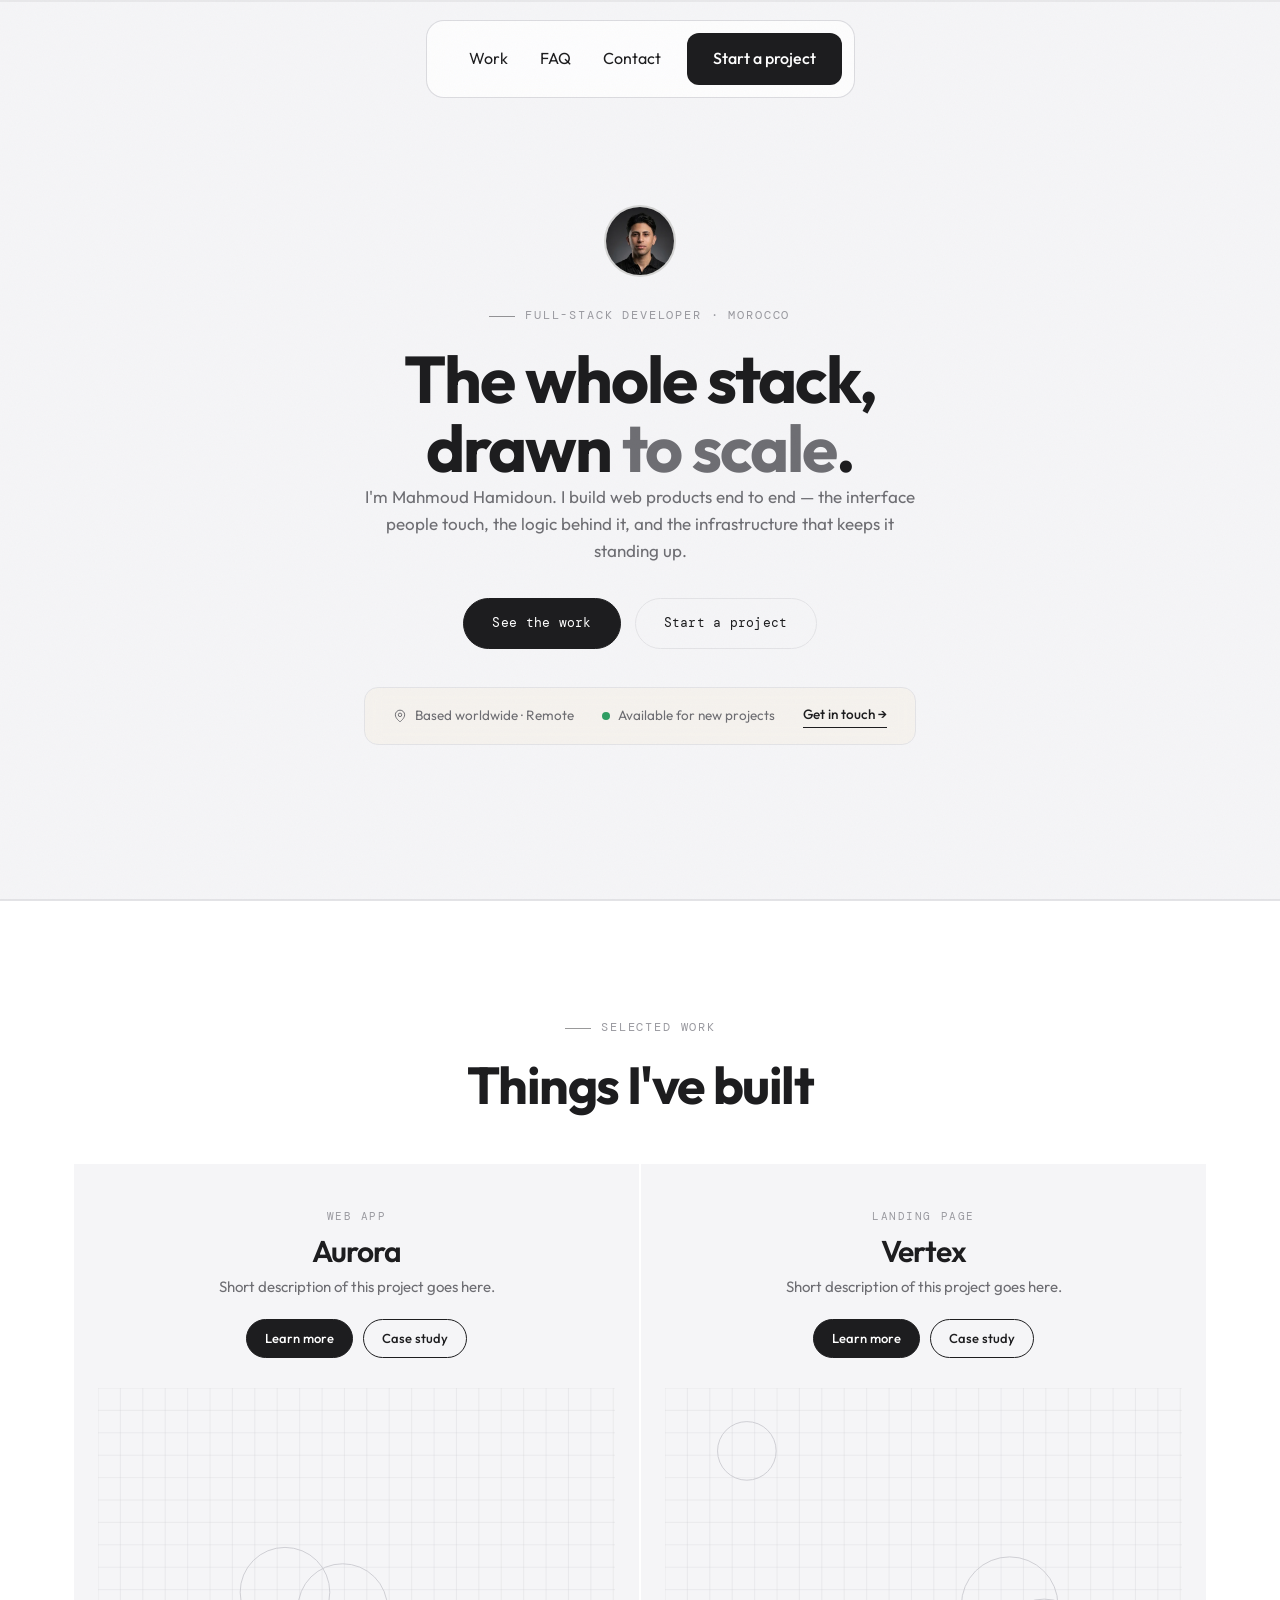
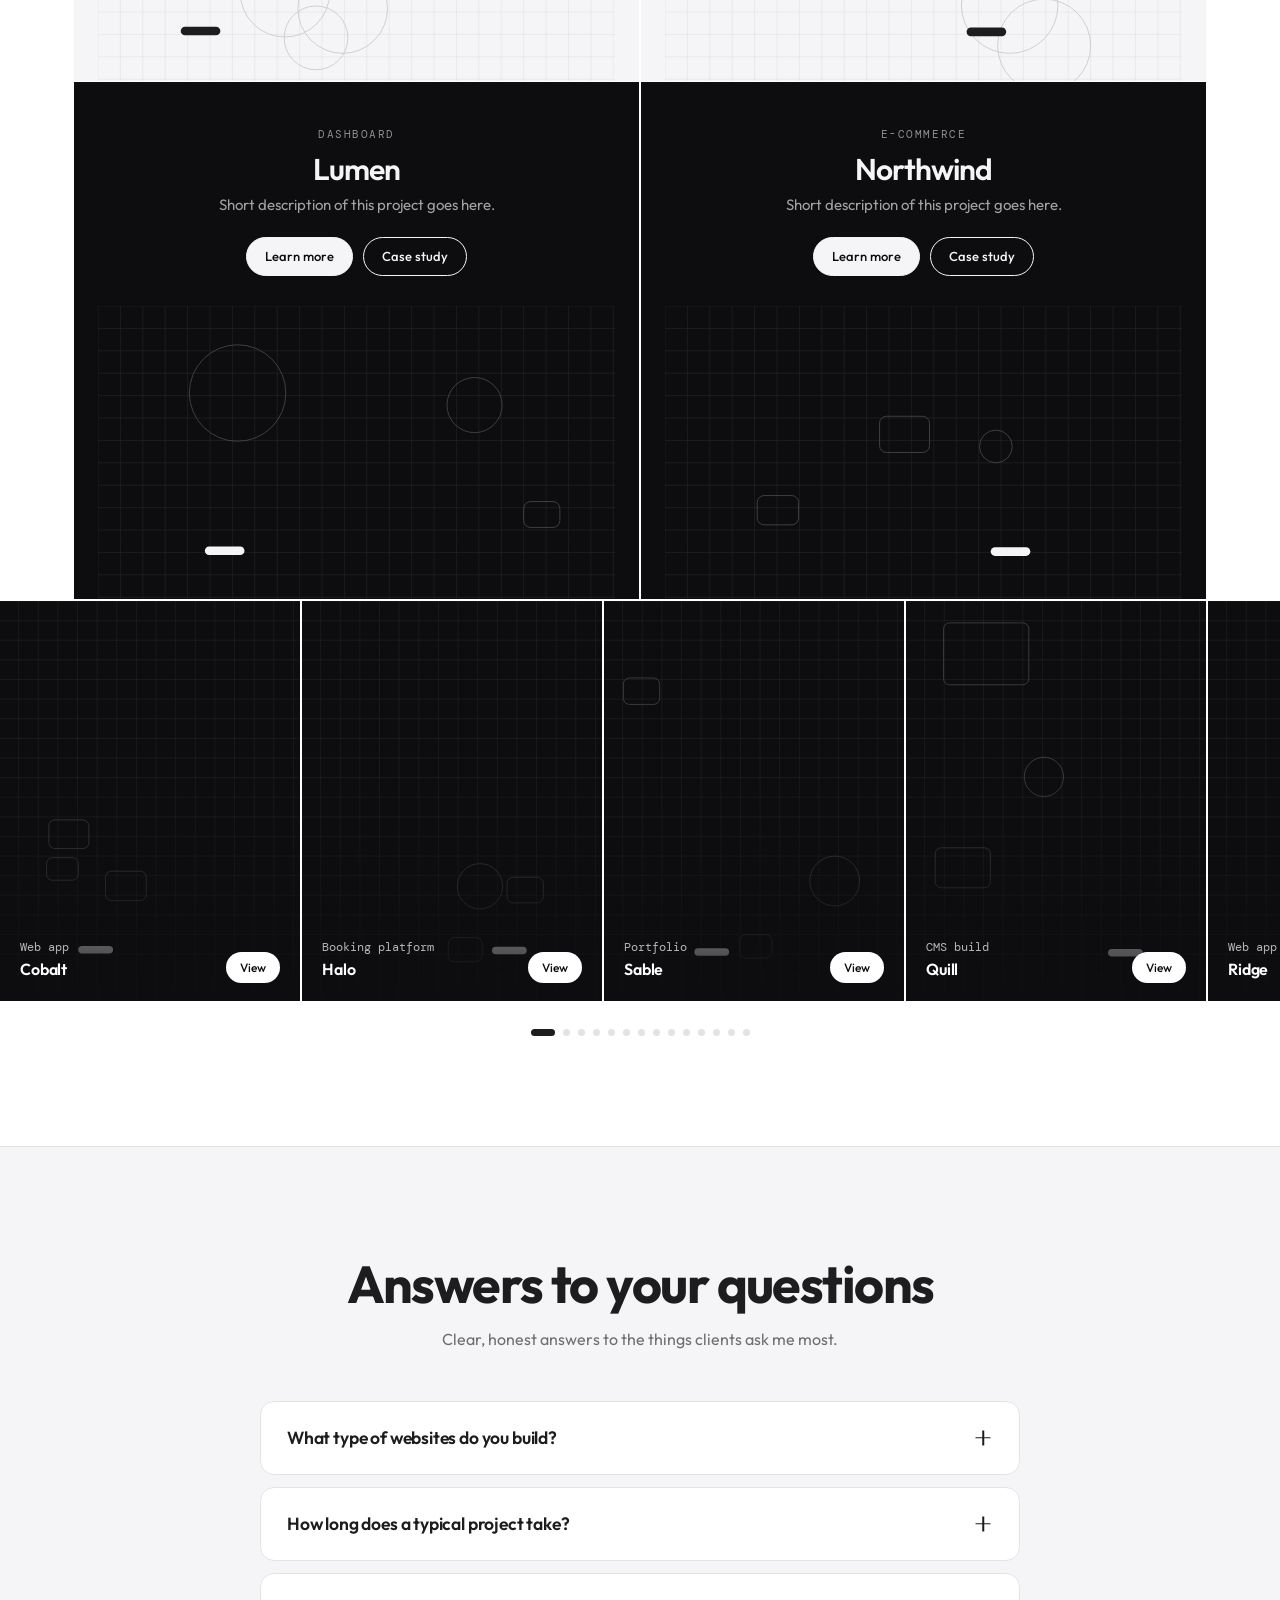
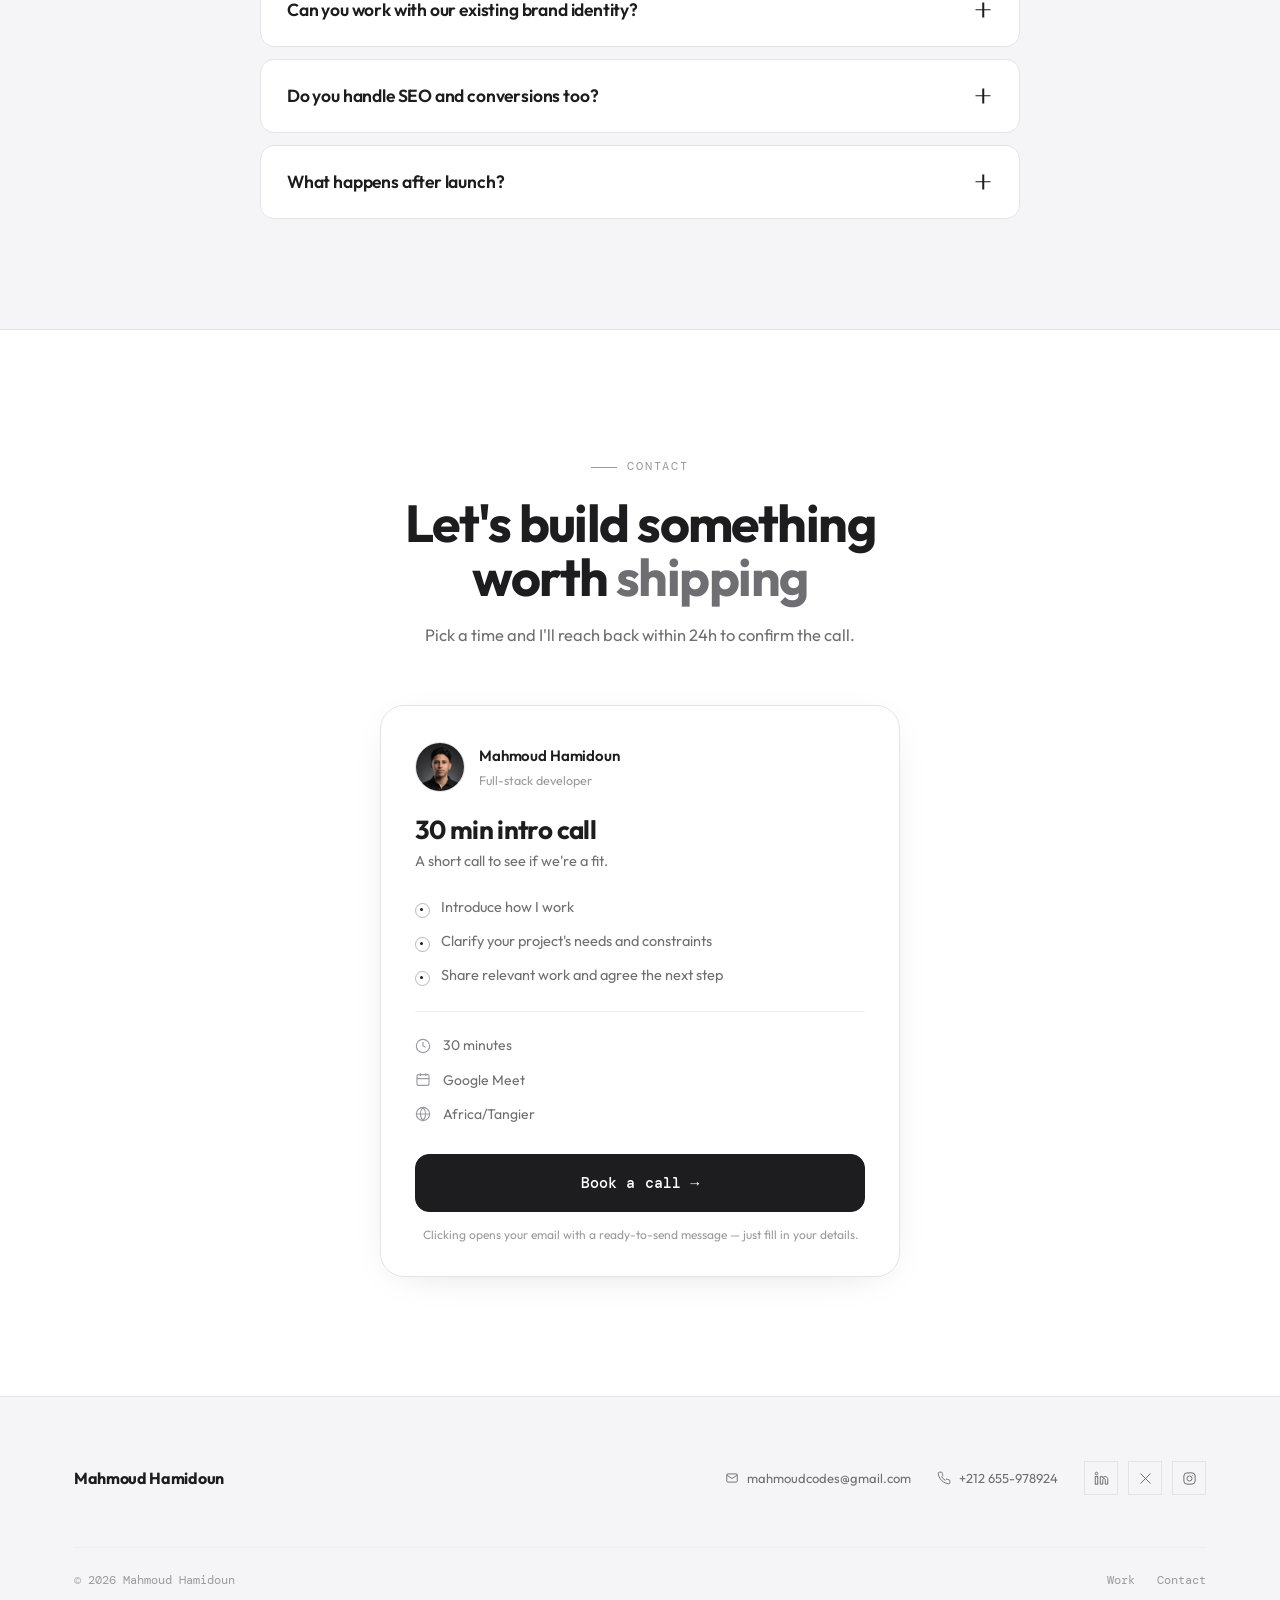
==== index.html @ 598efe5b "'first commit'" ====
<!DOCTYPE html>
<html lang="en">
<head>
<meta charset="UTF-8">
<meta name="viewport" content="width=device-width, initial-scale=1.0">
<title>Mahmoud Hamidoun — Full-stack developer</title>
<meta name="description" content="Mahmoud Hamidoun builds web products end to end — the interface, the logic behind it, and the infrastructure that keeps it running.">
<link rel="preconnect" href="https://fonts.googleapis.com">
<link rel="preconnect" href="https://fonts.gstatic.com" crossorigin>
<link href="https://fonts.googleapis.com/css2?family=Outfit:wght@300;400;500;600;700&family=DM+Mono:wght@400;500&display=swap" rel="stylesheet">
<link rel="stylesheet" href="styles.css">
</head>
<body>

<div class="grain" aria-hidden="true"></div>
<div class="progress-track" aria-hidden="true"><div class="progress-bar" id="progressBar"></div></div>
<div class="cursor-ring" id="cursorRing" aria-hidden="true"></div>
<div class="cursor-dot" id="cursorDot" aria-hidden="true"></div>

<header>
  <nav>

    <div class="nav-links">
      <a href="#work">Work</a>
      <a href="#faq">FAQ</a>
      <a href="#contact">Contact</a>
    </div>
    <a href="#contact" class="btn btn-solid nav-cta" data-magnetic>Start a project</a>
  </nav>
</header>

<main>

  <!-- ============ HERO ============ -->
  <!-- VIDEO: drop your file in /assets and keep these names, or edit the src paths.
       Recommended: a compressed .mp4 (H.264) plus an optional smaller .webm,
       and a poster image so something shows before the video loads. -->
  <section class="hero" id="home">
    <div class="hero-media" aria-hidden="true">
      <video id="heroVideo" class="hero-video"
             autoplay muted loop playsinline
             preload="metadata"
             poster="assets/hero-poster.jpg">
        <source src="assets/hero.webm" type="video/webm">
        <source src="assets/hero.mp4"  type="video/mp4">
      </video>
      <div class="hero-scrim"></div>
    </div>

    <div class="wrap hero-inner">

      <!-- avatar: replace assets/avatar.jpg with your photo -->
      <div class="hero-avatar reveal">
        <img src="[data-uri]" alt="Mahmoud Hamidoun">
      </div>

      <div class="tag reveal" style="--d:.04s">Full-stack developer · Morocco</div>
      <h1 class="reveal" style="--d:.08s">The whole stack,<br>drawn <span class="hl">to scale</span>.</h1>
      <p class="lede reveal" style="--d:.14s">
        I'm Mahmoud Hamidoun. I build web products end to end — the interface people
        touch, the logic behind it, and the infrastructure that keeps it standing up.
      </p>

      <div class="hero-actions reveal" style="--d:.2s">
        <a href="#work" class="btn btn-solid" data-magnetic>See the work</a>
        <a href="#contact" class="btn btn-ghost" data-magnetic>Start a project</a>
      </div>

      <!-- status bar from the reference image -->
      <div class="hero-status reveal" style="--d:.27s">
        <span class="status-item">
          <svg viewBox="0 0 24 24" fill="none" stroke="currentColor" stroke-width="1.7" aria-hidden="true"><path d="M20 10c0 6-8 12-8 12s-8-6-8-12a8 8 0 0 1 16 0Z"/><circle cx="12" cy="10" r="3"/></svg>
          Based worldwide · Remote
        </span>
        <span class="status-item">
          <span class="dot" aria-hidden="true"></span>
          Available for new projects
        </span>
        <a href="#contact" class="status-cta">Get in touch →</a>
      </div>

    </div>
  </section>



  <!-- ============ WORK ============ -->
  <section class="work" id="work">
    <div class="wrap">
      <div class="sec-head">
        <div class="tag reveal">Selected work</div>
        <h2 class="reveal" style="--d:.06s">Things I've built</h2>
      </div>

      <div class="work-tiles" id="workTiles"></div>
    </div>

    <div class="rail-wrap">
      <div class="rail" id="workRail"></div>
      <div class="rail-dots" id="railDots" role="tablist" aria-label="Browse projects"></div>
    </div>

  </section>

  <!-- ============ FAQ ============ -->
  <!-- Placeholder answers — rewrite the copy inside each <p> whenever you like. -->
  <section class="faq" id="faq">
    <div class="wrap">
      <div class="faq-head">
        <h2 class="reveal">Answers to your questions</h2>
        <p class="reveal" style="--d:.08s">Clear, honest answers to the things clients ask me most.</p>
      </div>

      <div class="faq-list" id="faqList">
        <div class="faq-item" style="--d:0.00s">
          <button type="button" class="faq-q" aria-expanded="false" id="faq-q0" aria-controls="faq-a0">
            What type of websites do you build?
            <span class="faq-sign" aria-hidden="true"></span>
          </button>
          <div class="faq-a" id="faq-a0" role="region" aria-labelledby="faq-q0">
            <p>Marketing sites, portfolios, dashboards, e-commerce stores and custom web apps — anything that runs in a browser. If it needs a backend, authentication or payments, I build that side too.</p>
          </div>
        </div>
        <div class="faq-item" style="--d:0.07s">
          <button type="button" class="faq-q" aria-expanded="false" id="faq-q1" aria-controls="faq-a1">
            How long does a typical project take?
            <span class="faq-sign" aria-hidden="true"></span>
          </button>
          <div class="faq-a" id="faq-a1" role="region" aria-labelledby="faq-q1">
            <p>A focused landing page is usually one to two weeks. A full multi-page site with a CMS runs three to five weeks. Larger applications depend on scope — I'll give you a realistic timeline before any work starts.</p>
          </div>
        </div>
        <div class="faq-item" style="--d:0.14s">
          <button type="button" class="faq-q" aria-expanded="false" id="faq-q2" aria-controls="faq-a2">
            Can you work with our existing brand identity?
            <span class="faq-sign" aria-hidden="true"></span>
          </button>
          <div class="faq-a" id="faq-a2" role="region" aria-labelledby="faq-q2">
            <p>Yes. If you already have a logo, palette, typefaces or a design system, I'll build to it exactly. If you only have fragments, I can extend them into something consistent across the site.</p>
          </div>
        </div>
        <div class="faq-item" style="--d:0.21s">
          <button type="button" class="faq-q" aria-expanded="false" id="faq-q3" aria-controls="faq-a3">
            Do you handle SEO and conversions too?
            <span class="faq-sign" aria-hidden="true"></span>
          </button>
          <div class="faq-a" id="faq-a3" role="region" aria-labelledby="faq-q3">
            <p>The technical foundation comes as standard — semantic markup, fast load times, metadata, sitemaps and accessibility. For conversions I'll advise on page structure and calls to action, though ongoing content and ad strategy are outside what I do.</p>
          </div>
        </div>
        <div class="faq-item" style="--d:0.28s">
          <button type="button" class="faq-q" aria-expanded="false" id="faq-q4" aria-controls="faq-a4">
            What happens after launch?
            <span class="faq-sign" aria-hidden="true"></span>
          </button>
          <div class="faq-a" id="faq-a4" role="region" aria-labelledby="faq-q4">
            <p>You get the full codebase and a walkthrough of how to run it. I stay available for fixes for a period after launch, and I can take on ongoing maintenance or new features as a separate arrangement.</p>
          </div>
        </div>
      </div>
    </div>
  </section>

  <!-- ============ CONTACT ============ -->
  <section class="cta" id="contact">
    <div class="wrap">

      <div class="contact-head">
        <div class="tag reveal">Contact</div>
        <h2 class="reveal" style="--d:.06s">Let's build something<br>worth <span class="hl">shipping</span></h2>
        <p class="reveal" style="--d:.12s">Pick a time and I'll reach back within 24h to confirm the call.</p>
      </div>

      <div class="meet-card-wrap reveal" style="--d:.16s">
        <div class="meet-card-solo">

          <div class="meet-head">
            <div class="meet-avatar">
              <img src="[data-uri]" alt="Mahmoud Hamidoun">
            </div>
            <div>
              <div class="meet-name">Mahmoud Hamidoun</div>
              <div class="meet-role">Full-stack developer</div>
            </div>
          </div>

          <h3 class="meet-title">30 min intro call</h3>
          <p class="meet-sub">A short call to see if we're a fit.</p>

          <ul class="meet-points">
            <li>Introduce how I work</li>
            <li>Clarify your project's needs and constraints</li>
            <li>Share relevant work and agree the next step</li>
          </ul>

          <ul class="meet-meta">
            <li>
              <svg viewBox="0 0 24 24" fill="none" stroke="currentColor" stroke-width="1.7"><circle cx="12" cy="12" r="10"/><polyline points="12 6 12 12 16 14"/></svg>
              30 minutes
            </li>
            <li>
              <svg viewBox="0 0 24 24" fill="none" stroke="currentColor" stroke-width="1.7"><rect x="3" y="4" width="18" height="16" rx="2"/><path d="M16 2v4M8 2v4M3 10h18"/></svg>
              Google Meet
            </li>
            <li>
              <svg viewBox="0 0 24 24" fill="none" stroke="currentColor" stroke-width="1.7"><circle cx="12" cy="12" r="10"/><path d="M2 12h20M12 2a15.3 15.3 0 0 1 4 10 15.3 15.3 0 0 1-4 10 15.3 15.3 0 0 1-4-10 15.3 15.3 0 0 1 4-10z"/></svg>
              Africa/Tangier
            </li>
          </ul>

          <a href="mailto:mahmoudcodes@gmail.com?subject=30-min%20intro%20call%20request&body=Hi%20Mahmoud%2C%0A%0AI%E2%80%99d%20like%20to%20book%20a%2030-minute%20intro%20call%20on%20Google%20Meet.%0A%0A---%20About%20my%20project%20---%0A%0A%F0%9F%92%A1%20What%20I%E2%80%99m%20building%3A%0A(describe%20your%20idea%20here)%0A%0A%F0%9F%8E%AF%20Main%20goals%20and%20features%3A%0A(what%20should%20the%20finished%20product%20do%3F)%0A%0A%F0%9F%93%85%20My%20availability%20(2%E2%80%933%20time%20slots%2C%20GMT%2B1)%3A%0A-%20Option%201%3A%20%0A-%20Option%202%3A%20%0A-%20Option%203%3A%20%0A%0ALooking%20forward%20to%20speaking%20with%20you.%0A%0ABest%2C%0A(your%20name)" class="btn btn-solid meet-btn-solo">Book a call →</a>

          <p class="meet-note">Clicking opens your email with a ready-to-send message — just fill in your details.</p>

        </div>
      </div>

    </div>
  </section>

</main>

<footer>
  <div class="wrap">
    <div class="foot-top">
      <a href="#home" class="foot-brand">Mahmoud Hamidoun</a>
      <div class="foot-contact">
        <a href="mailto:mahmoudcodes@gmail.com" class="foot-mail">
          <svg viewBox="0 0 24 24" fill="none" stroke="currentColor" stroke-width="1.6" aria-hidden="true"><rect x="3" y="5" width="18" height="14" rx="2"/><path d="m3 7 9 6 9-6"/></svg>
          mahmoudcodes@gmail.com
        </a>
        <a href="tel:+212655978924" class="foot-mail">
          <svg viewBox="0 0 24 24" fill="none" stroke="currentColor" stroke-width="1.6" aria-hidden="true"><path d="M22 16.92v3a2 2 0 0 1-2.18 2 19.79 19.79 0 0 1-8.63-3.07 19.5 19.5 0 0 1-6-6 19.79 19.79 0 0 1-3.07-8.67A2 2 0 0 1 4.11 2h3a2 2 0 0 1 2 1.72c.13.96.36 1.9.7 2.81a2 2 0 0 1-.45 2.11L8.09 9.91a16 16 0 0 0 6 6l1.27-1.27a2 2 0 0 1 2.11-.45c.91.34 1.85.57 2.81.7A2 2 0 0 1 22 16.92Z"/></svg>
          +212 655-978924
        </a>
        <div class="socials">
          <a href="#" aria-label="LinkedIn"><svg viewBox="0 0 24 24" fill="none" stroke="currentColor" stroke-width="1.6"><rect x="2" y="9" width="4" height="12"/><circle cx="4" cy="4" r="2"/><path d="M10 9h4v2a4 4 0 0 1 4-2c3 0 4 2 4 5v7h-4v-6c0-1.5-.5-3-2-3s-2 1.5-2 3v6h-4z"/></svg></a>
          <a href="#" aria-label="X"><svg viewBox="0 0 24 24" fill="none" stroke="currentColor" stroke-width="1.6"><path d="m4 4 16 16M20 4 4 20"/></svg></a>
          <a href="#" aria-label="Instagram"><svg viewBox="0 0 24 24" fill="none" stroke="currentColor" stroke-width="1.6"><rect x="3" y="3" width="18" height="18" rx="5"/><circle cx="12" cy="12" r="4"/><circle cx="17.3" cy="6.7" r=".7" fill="currentColor" stroke="none"/></svg></a>
        </div>
      </div>
    </div>
    <div class="foot-bottom">
      <span>© 2026 Mahmoud Hamidoun</span>
      <div class="foot-links">
        <a href="#work">Work</a>
          <a href="#contact">Contact</a>
      </div>
    </div>
  </div>
</footer>

<script src="projects-data.js"></script>
<script src="script.js"></script>
</body>
</html>
---- styles.css ----
/* =========================================================
   Mahmoud Hamidoun — light beige theme
   Warm paper field, near-black ink, soft sand lines
   ========================================================= */

:root{
  --bg:#ffffff;
  --bg-2:#f5f5f7;
  --surface:#ffffff;
  --surface-2:#fafafa;
  --line:#e3e3e6;
  --line-soft:#eeeef0;
  --ink:#1d1d1f;
  --muted:#6e6e73;
  --dim:#9a9aa0;
  --on-ink:#ffffff;
  --live:#2f9e63;
  --dark:#0d0d0f;

  --display:'Outfit', sans-serif;
  --body:'Outfit', sans-serif;
  --mono:'DM Mono', monospace;

  --maxw:1200px;
  --pad:34px;
}

*{box-sizing:border-box; margin:0; padding:0;}
html{scroll-behavior:smooth; overflow-x:clip;}
body{
  background:var(--bg);
  color:var(--ink);
  font-family:var(--body);
  line-height:1.6;
  -webkit-font-smoothing:antialiased;
  overflow-x:clip;
}
::selection{background:var(--ink); color:var(--on-ink);}
a{color:inherit; text-decoration:none;}
img,svg{display:block; max-width:100%;}
button{font:inherit; color:inherit; background:none; border:none; cursor:pointer;}
:focus-visible{outline:2px solid var(--ink); outline-offset:3px; border-radius:2px;}
.wrap{max-width:var(--maxw); margin:0 auto; padding:0 var(--pad);}
/* keep anchored sections clear of the sticky nav */
section[id]{scroll-margin-top:88px;}

/* ---------- atmosphere ---------- */
.grain{
  position:fixed; inset:0; z-index:900; pointer-events:none; opacity:.035; mix-blend-mode:multiply;
  background-image:url("data:image/svg+xml,%3Csvg xmlns='http://www.w3.org/2000/svg' width='140' height='140'%3E%3Cfilter id='n'%3E%3CfeTurbulence type='fractalNoise' baseFrequency='.85' numOctaves='2'/%3E%3C/filter%3E%3Crect width='100%25' height='100%25' filter='url(%23n)'/%3E%3C/svg%3E");
}
.progress-track{position:fixed; top:0; left:0; right:0; height:2px; z-index:950; background:rgba(26,24,21,.06);}
.progress-bar{height:100%; width:0; background:var(--ink); transition:width .1s linear;}

/* ---------- cursor ---------- */
/* custom cursor removed — using native OS cursor */

/* ---------- type ---------- */
h1,h2,h3{font-family:var(--display); font-weight:700; letter-spacing:-.03em; line-height:1.04;}
h1{font-size:clamp(36px,5.2vw,66px);}
h2{font-size:clamp(30px,4.4vw,52px);}
.hl{color:var(--muted);}
.tag{
  font-family:var(--mono); font-size:11.5px; letter-spacing:.16em; text-transform:uppercase;
  color:var(--dim); display:inline-flex; align-items:center; gap:10px; margin-bottom:20px;
}
.tag::before{content:''; width:26px; height:1px; background:var(--ink); opacity:.45;}
.lede{color:var(--muted); font-size:17px; max-width:52ch;}

/* ---------- buttons ---------- */
.btn{
  font-family:var(--mono); font-size:13px; letter-spacing:.02em;
  display:inline-flex; align-items:center; justify-content:center; gap:9px;
  padding:14px 28px; border:1px solid var(--ink); border-radius:100px; position:relative; transform-style:preserve-3d;
  transition:transform .3s cubic-bezier(.2,.8,.2,1), background .25s ease, color .25s ease, border-color .25s ease, box-shadow .3s ease;
}
.btn-lg{padding:16px 36px; font-size:14px; border-radius:100px;}
.btn-solid{background:var(--ink); color:var(--on-ink);}
.btn-solid:hover{box-shadow:0 16px 34px -14px rgba(26,24,21,.55);}
.btn-ghost{color:var(--ink); background:transparent; border-color:var(--line);}
.btn-ghost:hover{border-color:var(--ink); background:rgba(26,24,21,.05);}
.btn:hover{transform:translateY(-3px) translateZ(14px) rotateX(-6deg);}
.btn:active{transform:translateY(-1px) scale(.98); transition-duration:.1s;}
.btn[disabled]{opacity:.4; pointer-events:none;}

/* ---------- nav (transparent, glass on scroll) ---------- */
header{
  position:fixed; top:0; left:0; right:0; z-index:120;
  display:flex; justify-content:center;
  padding:20px var(--pad);
  pointer-events:none;
}
nav{
  pointer-events:all;
  display:inline-flex; align-items:center; gap:6px;
  background:rgba(255,255,255,.78);
  backdrop-filter:blur(18px) saturate(140%);
  border:1px solid rgba(210,210,215,.8);
  border-radius:18px;
  padding:12px 12px 12px 28px;
  transition:background .4s ease, border-color .4s ease, box-shadow .4s ease;
}
header.scrolled nav{
  background:rgba(255,255,255,.95);
  border-color:rgba(210,210,215,.9);
  box-shadow:0 6px 28px -12px rgba(26,24,21,.2);
}
.nav-links{
  display:flex; align-items:center; gap:4px;
  font-family:var(--body); font-size:16px; color:var(--ink);
}
.nav-links a{
  padding:6px 14px; border-radius:100px; transition:background .2s, color .2s;
}
.nav-links a:hover{background:rgba(26,24,21,.07);}
.nav-cta{
  font-family:var(--body) !important; font-size:16px !important; font-weight:500 !important;
  letter-spacing:0 !important; margin-left:6px;
  background:var(--ink) !important; color:#fff !important; border:none !important;
  border-radius:12px !important; padding:13px 26px !important;
}
.nav-cta:hover{transform:none !important; box-shadow:0 8px 20px -8px rgba(26,24,21,.5) !important;}
@media(max-width:760px){
  header{padding:12px 16px;}
  nav{padding:8px 8px 8px 16px; border-radius:14px;}
  .nav-links{gap:0; font-size:13px;}
  .nav-links a{padding:5px 10px;}
  .nav-cta{font-size:13px !important; padding:10px 16px !important; border-radius:10px !important;}
}

/* ---------- hero (full-bleed video) ---------- */
.hero{
  position:relative; min-height:100svh; background:var(--bg-2); display:flex; align-items:center;
  padding:160px 0 110px; overflow:hidden; border-bottom:1px solid var(--line);
}
.hero-media{position:absolute; inset:0; z-index:0;}
.hero-video{width:100%; height:100%; object-fit:cover; display:block;}
/* keeps dark text readable over footage — raise the alphas if your video is busy */
.hero-scrim{
  position:absolute; inset:0;
  background:
    linear-gradient(to bottom, rgba(245,245,247,.92) 0%, rgba(245,245,247,.7) 45%, rgba(245,245,247,.97) 100%),
    radial-gradient(ellipse at 50% 45%, rgba(245,245,247,.45), rgba(245,245,247,.88) 78%);
}
.hero-inner{position:relative; z-index:2; max-width:900px; text-align:center; margin:0 auto;}
.hero .lede{margin-left:auto; margin-right:auto;}
.hero-stats{display:flex; align-items:center; justify-content:center; gap:30px; margin:38px 0 36px;}
.stat-num{font-family:var(--display); font-size:38px; font-weight:700; display:block; line-height:1;}
.stat-label{font-family:var(--mono); font-size:11.5px; color:var(--muted); letter-spacing:.04em;}
.rule{width:1px; height:38px; background:var(--line);}
.hero-actions{display:flex; gap:14px; flex-wrap:wrap; justify-content:center; margin-top:34px;}
@media(max-width:600px){.hero{padding:130px 0 90px;} .hero-stats{gap:22px;}}

/* ---------- hero avatar + status bar ---------- */
.hero-avatar{
  position:relative; width:72px; height:72px; border-radius:50%; overflow:hidden;
  border:2px solid rgba(26,24,21,.18); margin:0 auto 22px;
  background:var(--surface);
}
.hero-avatar img{width:100%; height:100%; object-fit:cover; display:block;}
.avatar-fallback{
  position:absolute; inset:0; display:flex; align-items:center; justify-content:center;
  font-family:var(--display); font-weight:700; font-size:20px; letter-spacing:-.02em; color:var(--muted);
}
.hero-status{
  display:inline-flex; align-items:center; gap:28px; flex-wrap:wrap; justify-content:center;
  margin-top:38px; padding:16px 28px;
  border:1px solid var(--line); background:rgba(245,242,234,.72);
  backdrop-filter:blur(8px); border-radius:14px;
}
.hero-status .status-item{display:inline-flex; align-items:center; gap:8px; font-size:13.5px; color:var(--muted);}
.hero-status .status-item svg{width:14px; height:14px; stroke:var(--muted); flex-shrink:0;}
.hero-status .dot{width:8px; height:8px; border-radius:50%; flex-shrink:0; background:var(--live); animation:ping 2.2s ease-out infinite;}
.hero-status .status-cta{font-size:13.5px; font-weight:500; border-bottom:1px solid var(--ink); padding-bottom:1px; color:var(--ink); transition:opacity .2s; white-space:nowrap;}
.hero-status .status-cta:hover{opacity:.6;}
@media(max-width:560px){.hero-status{gap:14px; padding:14px 18px;} .hero-status .status-cta{display:none;}}

/* ---------- section heads ---------- */
.sec-head{margin-bottom:52px; max-width:640px; text-align:center; margin-left:auto; margin-right:auto;}

/* ---------- work ---------- */
.work{padding:110px 0; background:var(--bg); border-top:1px solid var(--line); border-bottom:1px solid var(--line);}

/* 4 hero project tiles — Apple-style 2x2 grid */
.proj-hero-grid{
  display:grid;
  grid-template-columns:1fr 1fr;
  gap:18px;
  margin-bottom:18px;
}
@media(max-width:820px){.proj-hero-grid{grid-template-columns:1fr;}}
.proj-hero{
  position:relative; overflow:hidden; border-radius:18px;
  background:var(--bg-2); cursor:pointer; aspect-ratio:4/3;
  transition:transform .4s cubic-bezier(.2,.8,.2,1), box-shadow .4s ease;
}
.proj-hero:hover{transform:scale(.985); box-shadow:0 28px 60px -24px rgba(0,0,0,.32);}
.proj-hero-thumb{position:absolute; inset:0;}
.proj-hero-thumb svg, .proj-hero-thumb img{width:100%; height:100%; object-fit:contain; background:var(--bg-2); display:block;}
.proj-hero-thumb img{object-fit:cover;}
.proj-hero-body{
  position:absolute; bottom:0; left:0; right:0;
  padding:22px 24px; background:linear-gradient(to top, rgba(0,0,0,.72) 0%, transparent 100%);
  color:#fff;
}
.proj-hero-tag{font-size:11px; letter-spacing:.1em; text-transform:uppercase; opacity:.7; margin-bottom:5px;}
.proj-hero-name{font-size:20px; font-weight:700; letter-spacing:-.02em; margin-bottom:4px;}
.proj-hero-note{font-size:13px; opacity:.7;}
.proj-hero-btn{
  position:absolute; top:16px; right:16px; z-index:2;
  width:34px; height:34px; border-radius:50%; background:rgba(255,255,255,.22);
  backdrop-filter:blur(6px); border:1px solid rgba(255,255,255,.35);
  display:flex; align-items:center; justify-content:center;
  transition:background .25s ease;
}
.proj-hero:hover .proj-hero-btn{background:rgba(255,255,255,.45);}
.proj-hero-btn svg{width:14px; height:14px; stroke:#fff;}
.proj-hero-num{
  position:absolute; top:16px; left:16px; z-index:2;
  font-size:11px; font-weight:600; letter-spacing:.08em;
  color:rgba(255,255,255,.65);
}

/* ---- slides row (more projects) ---- */
.proj-slides-head{
  display:flex; align-items:center; justify-content:space-between;
  margin-bottom:20px;
}
.proj-slides-title{font-size:17px; font-weight:600; letter-spacing:-.01em;}
.proj-slides-nav{display:flex; gap:8px;}
.slide-nav-btn{
  width:32px; height:32px; border-radius:50%; border:1px solid var(--line);
  background:var(--surface); display:flex; align-items:center; justify-content:center;
  transition:all .2s ease;
}
.slide-nav-btn:hover{background:var(--ink); border-color:var(--ink);}
.slide-nav-btn svg{width:14px; height:14px; stroke:var(--ink); transition:stroke .2s ease;}
.slide-nav-btn:hover svg{stroke:#fff;}
.proj-slides-wrap{overflow:hidden; position:relative;}
.proj-slides{
  display:flex; gap:14px;
  transition:transform .5s cubic-bezier(.2,.85,.25,1);
}
.proj-slide{
  flex:0 0 calc(25% - 11px); min-width:0;
  border-radius:14px; overflow:hidden; background:var(--bg-2);
  cursor:pointer; transition:transform .3s ease, box-shadow .3s ease;
  border:1px solid var(--line);
}
@media(max-width:900px){.proj-slide{flex:0 0 calc(50% - 7px);}}
@media(max-width:560px){.proj-slide{flex:0 0 calc(85% - 7px);}}
.proj-slide:hover{transform:translateY(-4px); box-shadow:0 16px 38px -18px rgba(0,0,0,.3);}
.proj-slide-thumb{aspect-ratio:3/2; overflow:hidden; background:var(--bg-2);}
.proj-slide-thumb svg, .proj-slide-thumb img{width:100%; height:100%; object-fit:contain; display:block; background:var(--bg-2);}
.proj-slide-thumb img{object-fit:cover;}
.proj-slide-body{padding:14px 16px 16px;}
.proj-slide-tag{font-size:10.5px; letter-spacing:.1em; text-transform:uppercase; color:var(--dim); margin-bottom:4px;}
.proj-slide-name{font-size:15px; font-weight:600; letter-spacing:-.01em; margin-bottom:3px;}
.proj-slide-note{font-size:12.5px; color:var(--muted);}

/* old grid styles kept for modal compat */
/* --- 4 hero tiles --- */
.work-tiles{display:grid; grid-template-columns:1fr 1fr; gap:2px; margin-bottom:2px;}
@media(max-width:820px){.work-tiles{grid-template-columns:1fr;}}
.tile{
  position:relative; display:flex; flex-direction:column; text-align:center; cursor:pointer;
  background:var(--bg-2); overflow:hidden;
  padding:44px 24px 0; min-height:430px;
  transition:transform .4s cubic-bezier(.2,.8,.2,1);
}
.tile:hover{transform:translateY(-4px);}
.tile.dark{background:var(--dark); color:#f5f5f7;}
.tile-eyebrow{font-family:var(--mono); font-size:11px; letter-spacing:.14em; text-transform:uppercase; color:var(--dim); margin-bottom:10px;}
.tile.dark .tile-eyebrow{color:#8e8e93;}
.tile h3{font-size:30px; font-weight:600; letter-spacing:-.03em; margin-bottom:8px;}
.tile-sub{font-size:15px; color:var(--muted); max-width:34ch; margin:0 auto;}
.tile.dark .tile-sub{color:#a1a1a6;}
.tile-actions{display:flex; gap:10px; justify-content:center; margin:20px 0 30px;}
.pill{
  font-size:13px; font-weight:500; padding:8px 18px; border-radius:100px;
  border:1px solid var(--ink); background:var(--ink); color:#fff; transition:all .25s ease;
}
.pill-ghost{background:transparent; color:var(--ink);}
.pill:hover{opacity:.75;}
.tile.dark .pill{background:#f5f5f7; color:var(--dark); border-color:#f5f5f7;}
.tile.dark .pill-ghost{background:transparent; color:#f5f5f7;}
.tile-art{margin-top:auto; width:100%; overflow:hidden;}
.tile-art img{width:100%; display:block; object-fit:contain;}
.tile-art svg{width:100%; display:block;}

/* --- horizontal rail --- */
.rail-wrap{position:relative; margin:2px 0 0;}
.rail{
  display:flex; gap:2px; overflow-x:auto; scroll-snap-type:x mandatory;
  padding:0 max(var(--pad), calc((100vw - var(--maxw)) / 2));
  scrollbar-width:none;
}
.rail::-webkit-scrollbar{display:none;}
.rail-card{
  position:relative; flex:0 0 300px; scroll-snap-align:start; cursor:pointer;
  overflow:hidden; background:var(--bg-2); aspect-ratio:3/4;
  transition:transform .35s cubic-bezier(.2,.8,.2,1);
}
.rail-card:hover{transform:translateY(-5px);}
.rail-card img,.rail-card svg{width:100%; height:100%; object-fit:cover; display:block;}
.rail-card img{object-fit:contain; background:var(--bg-2);}
.rail-scrim{position:absolute; inset:auto 0 0 0; height:58%; background:linear-gradient(to top, rgba(13,13,15,.88), transparent);}
.rail-info{position:absolute; left:20px; right:20px; bottom:18px; display:flex; align-items:flex-end; justify-content:space-between; gap:12px;}
.rail-name{color:#fff; font-size:16px; font-weight:600; letter-spacing:-.01em;}
.rail-tag{color:rgba(255,255,255,.7); font-size:12px; font-family:var(--mono);}
.rail-btn{flex-shrink:0; background:#fff; color:var(--dark); font-size:12px; font-weight:500; padding:6px 14px; border-radius:100px;}
@media(max-width:520px){.rail-card{flex:0 0 230px;}}
.rail-dots{display:flex; justify-content:center; align-items:center; gap:8px; margin-top:28px;}
.rail-dot{
  width:7px; height:7px; border-radius:50%; background:var(--line);
  transition:width .3s cubic-bezier(.2,.8,.2,1), background .3s ease;
}
.rail-dot:hover{background:var(--dim);}
.rail-dot.on{width:24px; border-radius:100px; background:var(--ink);}



/* ---------- FAQ ---------- */
.faq{padding:110px 0; background:var(--bg-2);}
.faq-head{text-align:center; max-width:700px; margin:0 auto 48px;}
.faq-head p{color:var(--muted); margin-top:16px;}
.faq-list{max-width:760px; margin:0 auto; display:flex; flex-direction:column; gap:12px; perspective:1200px;}
.faq-item{
  border:1px solid var(--line); background:var(--surface); border-radius:14px; overflow:hidden;
  transform-style:preserve-3d;
  transition:transform .35s cubic-bezier(.2,.8,.2,1), box-shadow .35s ease, border-color .3s ease, background .3s ease;
}
.faq-item:hover{transform:translateY(-3px) translateZ(10px); box-shadow:0 22px 40px -26px rgba(26,24,21,.4);}
.faq-item.open{border-color:var(--ink); background:var(--surface-2);}
.faq-q{
  width:100%; display:flex; align-items:center; justify-content:space-between; gap:20px;
  padding:22px 26px; text-align:left;
  font-family:var(--display); font-weight:600; font-size:17.5px; letter-spacing:-.01em;
}
.faq-sign{position:relative; flex-shrink:0; width:20px; height:20px;}
.faq-sign::before,.faq-sign::after{
  content:''; position:absolute; top:50%; left:50%; background:var(--ink);
  transform:translate(-50%,-50%); transition:transform .35s cubic-bezier(.2,.8,.2,1), opacity .3s ease;
}
.faq-sign::before{width:15px; height:1.5px;}
.faq-sign::after{width:1.5px; height:15px;}
.faq-item.open .faq-sign::after{transform:translate(-50%,-50%) rotate(90deg); opacity:0;}
.faq-item.open .faq-sign::before{transform:translate(-50%,-50%) rotate(180deg);}
.faq-a{max-height:0; overflow:hidden; transition:max-height .45s cubic-bezier(.2,.8,.2,1);}
.faq-a p{padding:0 26px 24px; color:var(--muted); font-size:15px; max-width:62ch;}
@media(max-width:560px){.faq-q{padding:18px 20px; font-size:15.5px;} .faq-a p{padding:0 20px 20px;}}

/* ---------- contact ---------- */
.cta{padding:120px 0; background:var(--bg); border-top:1px solid var(--line);}
.contact-head{text-align:center; max-width:640px; margin:0 auto 56px;}
.contact-head .tag{justify-content:center;}
.contact-head h2{margin-bottom:18px;}
.contact-head p{color:var(--muted); font-size:16.5px;}

.meet-card-wrap{display:flex; justify-content:center;}
.meet-card-solo{
  width:100%; max-width:520px;
  background:var(--surface); border:1px solid var(--line); border-radius:24px;
  padding:36px 34px 32px;
  box-shadow:0 8px 44px -22px rgba(26,24,21,.22);
  transform-style:preserve-3d;
  transition:transform .35s cubic-bezier(.2,.8,.2,1), box-shadow .35s ease;
}
.meet-card-solo:hover{transform:translateY(-6px); box-shadow:0 22px 54px -28px rgba(26,24,21,.32);}
.meet-head{display:flex; align-items:center; gap:14px; margin-bottom:24px;}
.meet-avatar{width:50px; height:50px; border-radius:50%; overflow:hidden; border:1.5px solid var(--line); flex-shrink:0;}
.meet-avatar img{width:100%; height:100%; object-fit:cover; display:block;}
.meet-name{font-size:15px; font-weight:600; letter-spacing:-.01em;}
.meet-role{font-size:12.5px; color:var(--dim); margin-top:2px;}
.meet-title{font-size:26px; font-weight:700; letter-spacing:-.025em; margin-bottom:6px;}
.meet-sub{font-size:14.5px; color:var(--muted); margin-bottom:24px;}
.meet-points{list-style:none; display:flex; flex-direction:column; gap:12px; margin-bottom:26px;}
.meet-points li{position:relative; padding-left:26px; font-size:14.5px; color:var(--muted); line-height:1.5;}
.meet-points li::before{content:''; position:absolute; left:0; top:7px; width:13px; height:13px; border-radius:50%; border:1.5px solid var(--ink); opacity:.3;}
.meet-points li::after{content:''; position:absolute; left:5px; top:12px; width:3px; height:3px; border-radius:50%; background:var(--ink);}
.meet-meta{list-style:none; display:flex; flex-direction:column; gap:12px; margin-bottom:28px; padding-top:22px; border-top:1px solid var(--line-soft);}
.meet-meta li{display:flex; align-items:center; gap:12px; font-size:14px; color:var(--muted);}
.meet-meta svg{width:16px; height:16px; flex-shrink:0; stroke:var(--dim);}
.meet-btn-solo{
  display:flex; width:100%; justify-content:center; padding:16px !important; font-size:15px !important;
  border-radius:14px !important; letter-spacing:.01em !important; font-weight:500 !important;
}
.meet-note{text-align:center; font-size:12px; color:var(--dim); margin-top:14px; line-height:1.5;}
@media(max-width:560px){.meet-card-solo{padding:28px 22px 26px;}}

/* ---------- footer ---------- */
footer{padding:64px 0 30px; background:var(--bg-2); border-top:1px solid var(--line);}
.foot-top{display:flex; align-items:center; justify-content:space-between; gap:28px; flex-wrap:wrap; margin-bottom:52px;}
.foot-brand{font-family:var(--display); font-weight:700; font-size:16px; letter-spacing:-.02em;}
.foot-contact{display:flex; align-items:center; gap:26px; flex-wrap:wrap;}
.foot-mail{display:inline-flex; align-items:center; gap:8px; font-size:13px; color:var(--muted); transition:color .2s;}
.foot-mail svg{width:14px; height:14px;}
.foot-mail:hover{color:var(--ink);}
.socials{display:flex; gap:10px;}
.socials a{width:34px; height:34px; border:1px solid var(--line); display:flex; align-items:center; justify-content:center; transition:all .22s ease;}
.socials a svg{width:15px; height:15px; stroke:var(--muted); transition:stroke .22s ease;}
.socials a:hover{background:var(--ink); border-color:var(--ink);}
.socials a:hover svg{stroke:var(--on-ink);}
.foot-bottom{
  display:flex; align-items:center; justify-content:space-between; flex-wrap:wrap; gap:14px;
  padding-top:24px; border-top:1px solid var(--line-soft);
  font-family:var(--mono); font-size:11.5px; color:var(--dim);
}
.foot-links{display:flex; gap:22px;}
.foot-links a:hover{color:var(--ink);}

/* ---------- toast ---------- */
#toast{
  position:fixed; left:50%; bottom:28px; transform:translateX(-50%) translateY(14px);
  background:var(--ink); color:var(--on-ink);
  font-family:var(--mono); font-size:13px; padding:12px 20px;
  opacity:0; pointer-events:none; transition:opacity .3s ease, transform .3s ease;
  z-index:500; white-space:nowrap;
}
#toast.show{opacity:1; transform:translateX(-50%) translateY(0);}

/* ---------- scroll reveal (3D) ---------- */
.reveal{
  opacity:0; transform:translateY(38px) scale(.985); filter:blur(6px);
  transition:opacity .9s cubic-bezier(.16,1,.3,1),
             transform .9s cubic-bezier(.16,1,.3,1),
             filter .9s cubic-bezier(.16,1,.3,1);
  transition-delay:var(--d,0s);
  will-change:opacity, transform, filter;
}
.reveal.in{opacity:1; transform:none; filter:blur(0);}

/* hero arrives on load, a beat at a time */
.hero .reveal{transform:translateY(46px) scale(.96); filter:blur(12px);}
.hero .reveal.in{transform:none; filter:blur(0);}

/* work tiles / rail cards / grid cards fade up as they enter */
.tile,.rail-card,.faq-item{
  opacity:0; transform:translateY(34px) scale(.985); filter:blur(6px);
  transition:opacity .85s cubic-bezier(.16,1,.3,1),
             transform .85s cubic-bezier(.16,1,.3,1),
             filter .85s cubic-bezier(.16,1,.3,1),
             box-shadow .35s ease, border-color .3s ease;
  transition-delay:var(--d,0s);
}
.tile.in,.rail-card.in,.faq-item.in{opacity:1; transform:none; filter:blur(0);}
.tile.in:hover{transform:translateY(-4px);}
.rail-card.in:hover{transform:translateY(-5px);}
.faq-item.in:hover{transform:translateY(-3px);}

/* ---------- reduced motion ---------- */
@media(prefers-reduced-motion: reduce){
  html{scroll-behavior:auto;}
  .reveal,.tile,.rail-card,.faq-item{opacity:1; transform:none; filter:none; transition:none;}
  .trusted-track,.dot{animation:none;}
  .btn,.card-3d-inner,.proj-inner,.modal,.logo-cube,.faq-item{transition:none;}
  .btn:hover,.proj:hover .proj-inner,.faq-item:hover{transform:none;}
  .faq-a{transition:none;}
  .cursor-dot,.cursor-ring{display:none;}
  #toast{transition:none;}
}


/* =========================================================
   CASE STUDY PAGE
   ========================================================= */
.case-page{background:var(--bg);}
.case-hero{padding:170px 0 0; text-align:center;}
.case-back{
  display:inline-block; font-family:var(--mono); font-size:12.5px; color:var(--muted);
  margin-bottom:26px; transition:color .2s;
}
.case-back:hover{color:var(--ink);}
.case-hero h1{font-size:clamp(38px,6vw,74px); letter-spacing:-.035em; margin-bottom:24px;}
.case-summary{max-width:70ch; margin:0 auto; color:var(--muted); font-size:17px; line-height:1.7;}

.case-meta{
  display:flex; justify-content:center; flex-wrap:wrap; gap:60px; margin:52px auto 0; text-align:center;
}
.case-meta > div{display:flex; flex-direction:column; gap:6px;}
.meta-label{font-size:13px; color:var(--dim);}
.meta-value{font-size:19px; font-weight:500; letter-spacing:-.01em;}
@media(max-width:640px){.case-meta{gap:28px;} .meta-value{font-size:16px;}}

/* cover + rotating live-link badge */
.case-cover-wrap{position:relative; margin-top:64px;}
.case-cover{overflow:hidden; border-radius:4px;}
.case-cover img,.case-cover svg{width:100%; display:block;}
.live-badge{
  position:absolute; top:-34px; right:calc(var(--pad) - 10px); width:110px; height:110px;
  display:flex; align-items:center; justify-content:center; color:#fff;
  background:var(--ink); border-radius:50%; z-index:3;
  transition:transform .35s cubic-bezier(.2,.8,.2,1);
}
.live-badge:hover{transform:scale(1.07);}
.live-badge svg{position:absolute; inset:0; width:100%; height:100%; animation:spin 14s linear infinite;}
@keyframes spin{to{transform:rotate(360deg);}}
.live-badge-play{font-size:15px; line-height:1;}
@media(max-width:640px){.live-badge{width:84px; height:84px; top:-26px;}}

/* alternating story blocks */
.case-block{padding:110px 0 0;}
.case-block-head{text-align:center; max-width:820px; margin:0 auto 46px;}
.case-block-head h2{font-size:clamp(26px,3.4vw,40px); letter-spacing:-.03em; margin-bottom:18px;}
.case-block-head p{color:var(--muted); font-size:16.5px; line-height:1.7; max-width:68ch; margin:0 auto;}
.case-shot{overflow:hidden; border-radius:4px;}
.case-shot img,.case-shot svg{width:100%; display:block;}

/* brand panel */
.case-brand{padding:110px 0 0;}
.brand-panel{
  display:grid; grid-template-columns:1fr 1fr; gap:40px; align-items:center;
  padding:64px 48px; border-radius:4px; color:#fff; text-align:center;
  background:linear-gradient(125deg, #4a6b2a 0%, #1d1d1f 45%, #1d3f52 100%);
}
@media(max-width:820px){.brand-panel{grid-template-columns:1fr; padding:44px 26px;}}
.brand-label{font-size:13px; color:rgba(255,255,255,.6); display:block; margin-bottom:16px;}
.brand-font{font-size:clamp(30px,4.6vw,54px); font-weight:300; letter-spacing:-.02em; line-height:1.1;}
.brand-sub{font-size:13px; color:rgba(255,255,255,.55); display:block; margin-top:12px;}
.swatches{display:flex; flex-wrap:wrap; gap:10px; justify-content:center;}
.swatch{
  display:inline-flex; align-items:center; gap:10px; padding:6px 16px 6px 6px;
  border-radius:100px; background:rgba(255,255,255,.14); backdrop-filter:blur(6px);
  font-family:var(--mono); font-size:12px; color:#fff;
}
.swatch span{width:26px; height:26px; border-radius:50%; display:block; border:1px solid rgba(255,255,255,.3);}

/* contact block */
.case-cta{padding:120px 0 0; text-align:center;}
.case-cta h2{font-size:clamp(30px,4.6vw,54px); letter-spacing:-.03em; margin-bottom:18px;}
.case-cta p{color:var(--muted); max-width:56ch; margin:0 auto 34px; font-size:16.5px;}

/* other projects */
.case-others{padding:120px 0 110px; text-align:center;}
.case-others h2{font-size:clamp(34px,5.4vw,64px); letter-spacing:-.035em; margin-bottom:16px;}
.others-sub{color:var(--muted); max-width:56ch; margin:0 auto 52px; font-size:16.5px;}
.others-grid{display:grid; grid-template-columns:1fr 1fr; gap:34px; text-align:left;}
@media(max-width:760px){.others-grid{grid-template-columns:1fr;}}
.other-card{display:block;}
.other-art{overflow:hidden; border-radius:4px; transition:transform .4s cubic-bezier(.2,.8,.2,1);}
.other-card:hover .other-art{transform:translateY(-6px);}
.other-art img,.other-art svg{width:100%; display:block;}
.other-foot{display:flex; justify-content:space-between; align-items:baseline; gap:16px; padding-top:16px;}
.other-name{font-size:17px; font-weight:500;}
.other-year{font-size:15px; color:var(--muted);}

@media(prefers-reduced-motion: reduce){
  .live-badge svg{animation:none;}
  .other-card:hover .other-art,.live-badge:hover{transform:none;}
}
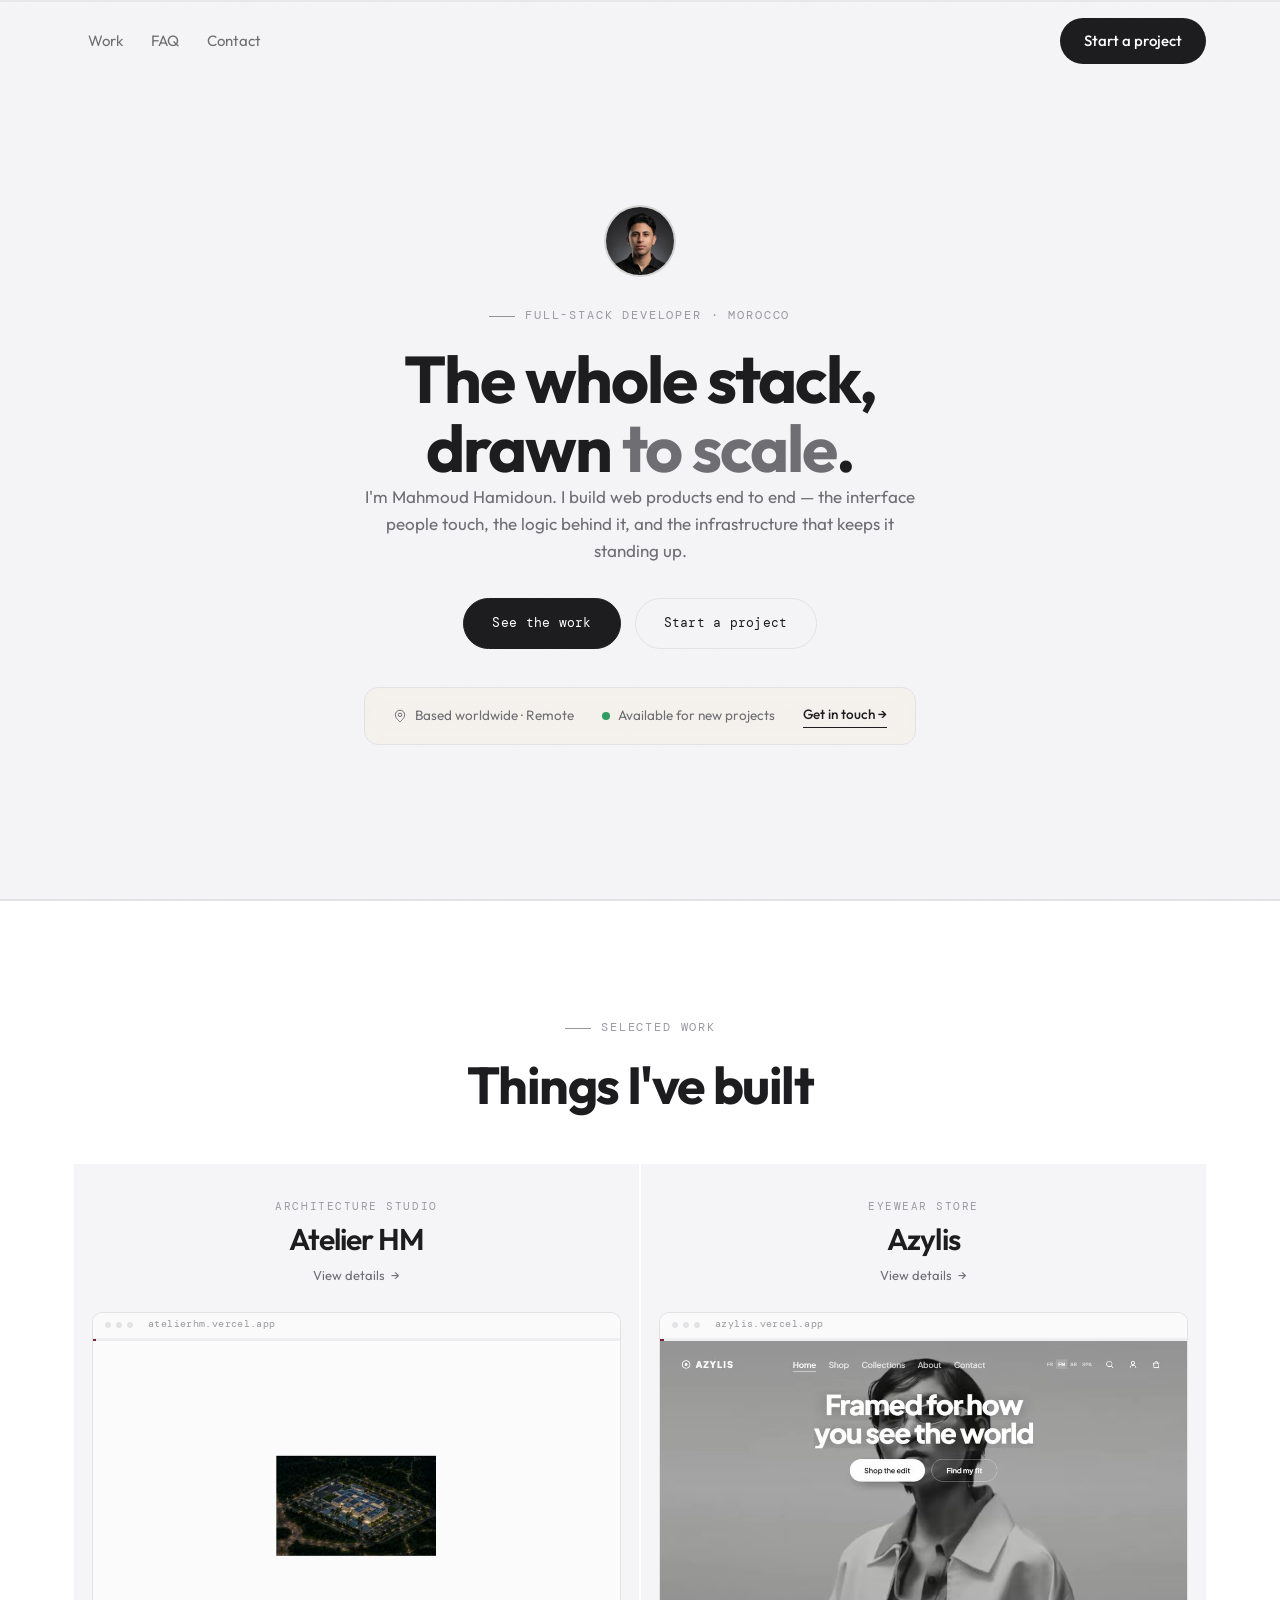
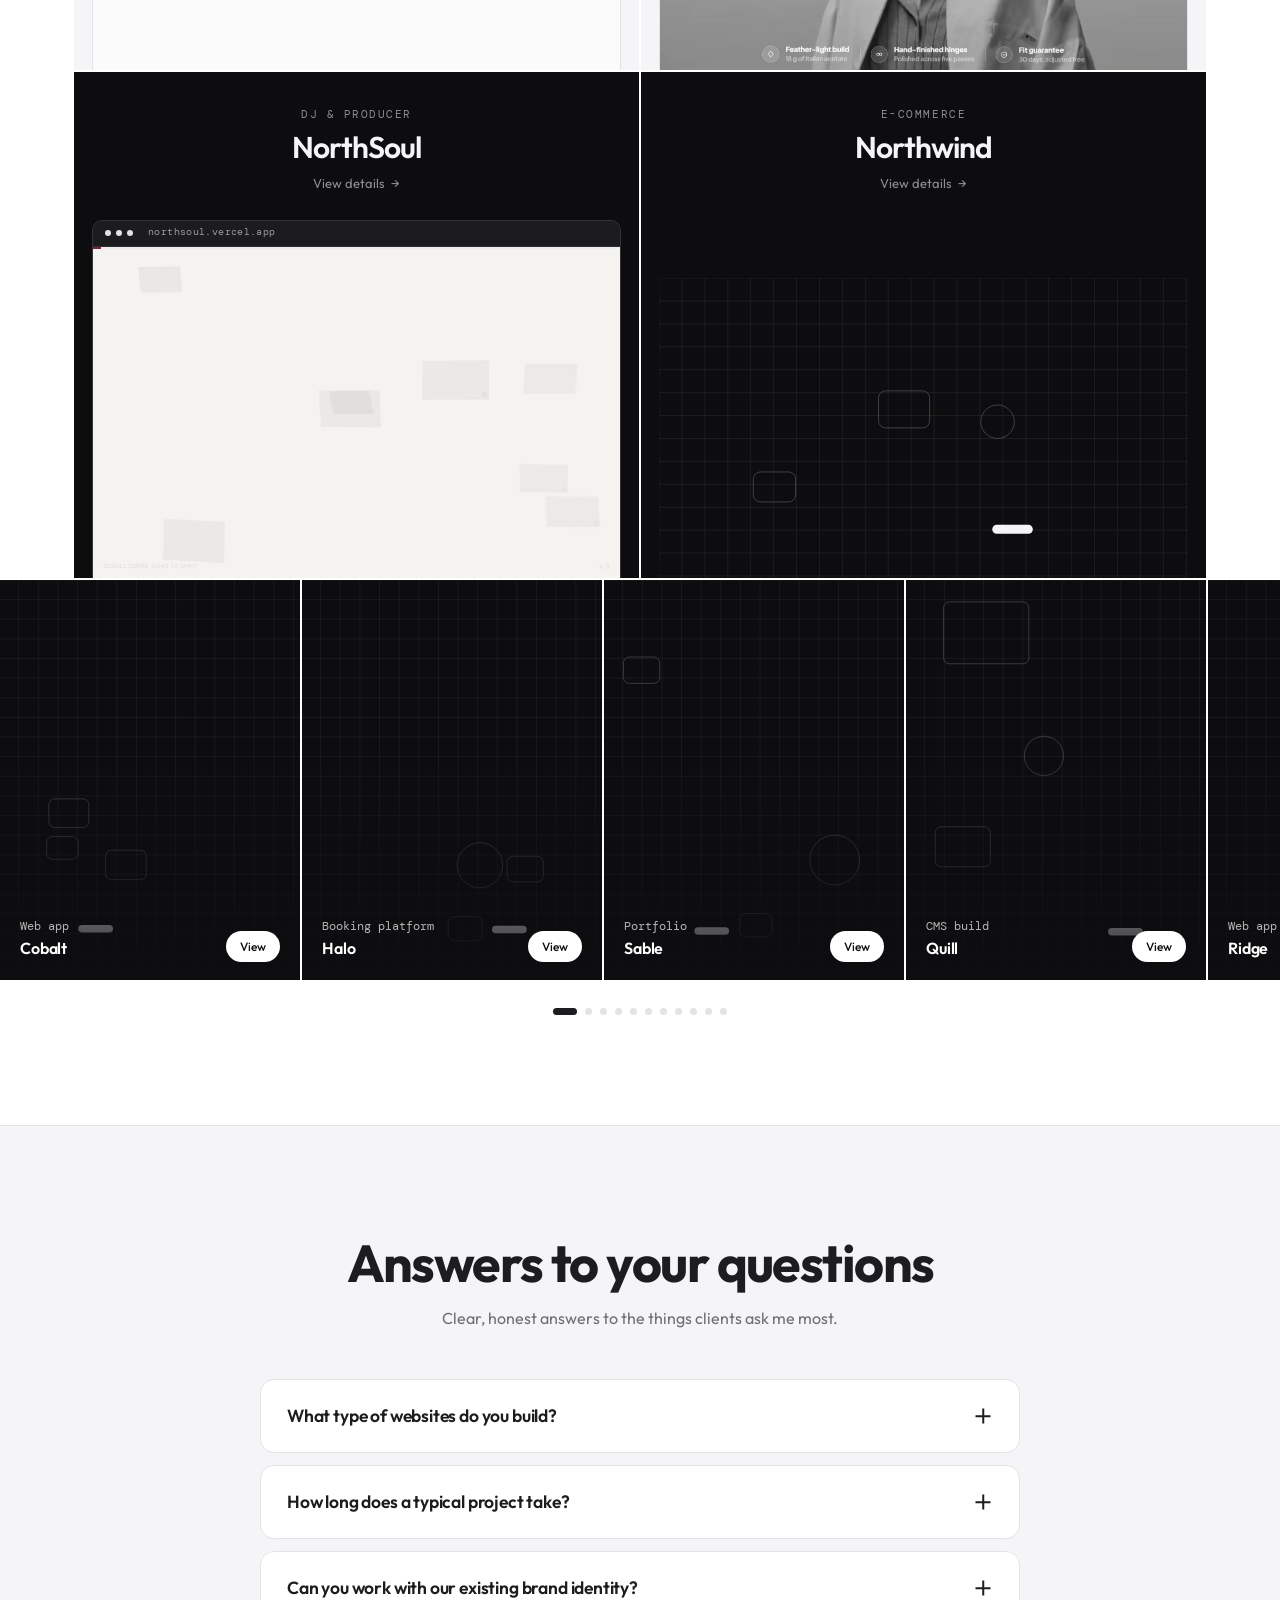
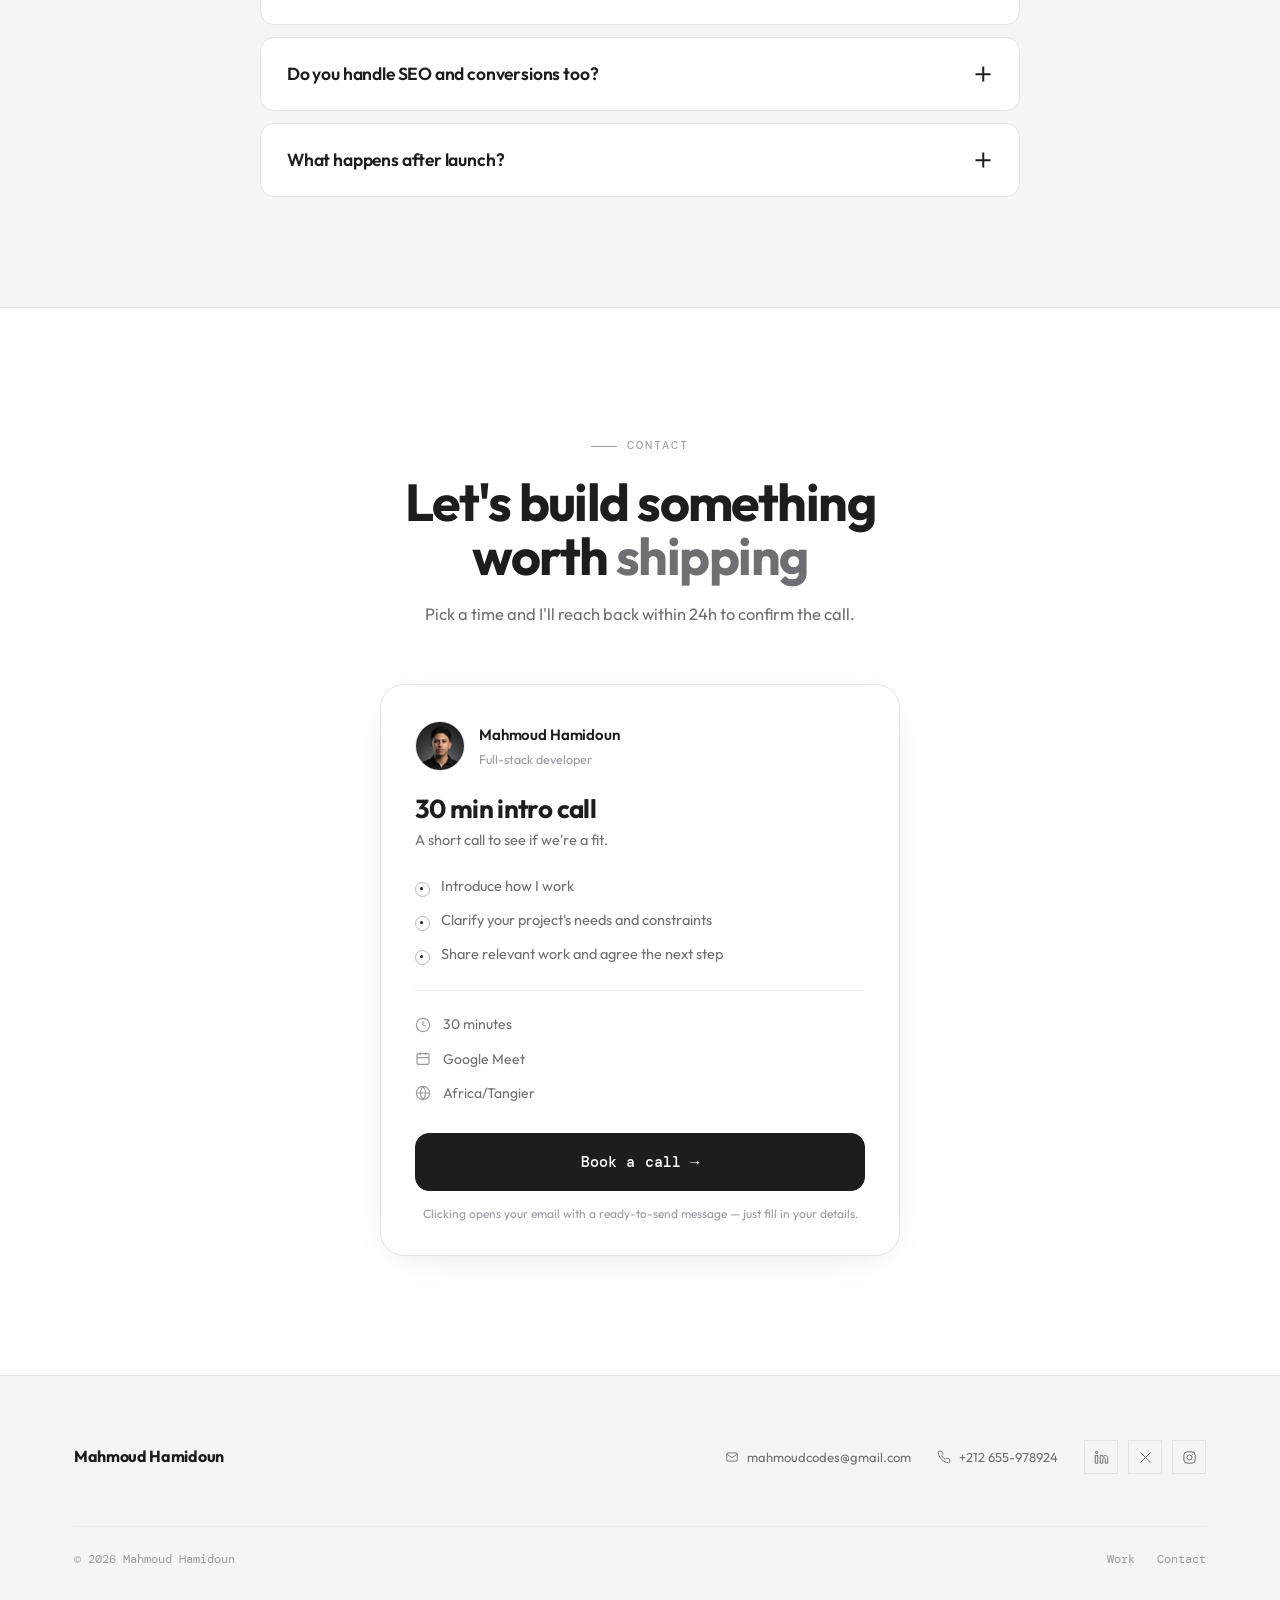
==== commit c9af3398: "'implementing new project'" ====
--- a/index.html
+++ b/index.html
@@ -1,5 +1,6 @@
 <!DOCTYPE html>
 <html lang="en">
+
 <head>
 <meta charset="UTF-8">
 <meta name="viewport" content="width=device-width, initial-scale=1.0">
@@ -19,7 +20,6 @@
 
 <header>
   <nav>
-
     <div class="nav-links">
       <a href="#work">Work</a>
       <a href="#faq">FAQ</a>
@@ -30,7 +30,6 @@
 </header>
 
 <main>
-
   <!-- ============ HERO ============ -->
   <!-- VIDEO: drop your file in /assets and keep these names, or edit the src paths.
        Recommended: a compressed .mp4 (H.264) plus an optional smaller .webm,
@@ -83,7 +82,6 @@
   </section>
 
 
-
   <!-- ============ WORK ============ -->
   <section class="work" id="work">
     <div class="wrap">
@@ -99,7 +97,6 @@
       <div class="rail" id="workRail"></div>
       <div class="rail-dots" id="railDots" role="tablist" aria-label="Browse projects"></div>
     </div>
-
   </section>
 
   <!-- ============ FAQ ============ -->
--- a/styles.css
+++ b/styles.css
@@ -83,50 +83,50 @@
 .btn:active{transform:translateY(-1px) scale(.98); transition-duration:.1s;}
 .btn[disabled]{opacity:.4; pointer-events:none;}
 
-/* ---------- nav (transparent, glass on scroll) ---------- */
+/* ---------- nav (transparent at top, white on scroll) ---------- */
 header{
   position:fixed; top:0; left:0; right:0; z-index:120;
-  display:flex; justify-content:center;
-  padding:20px var(--pad);
-  pointer-events:none;
-}
-nav{
+  background:transparent;
+  border-bottom:1px solid transparent;
+  transition:background .4s ease, border-color .4s ease, backdrop-filter .4s ease, box-shadow .4s ease;
+}
+header.scrolled{
+  background:rgba(255,255,255,.88);
+  backdrop-filter:blur(22px) saturate(160%);
+  border-bottom-color:rgba(0,0,0,.06);
+  box-shadow:0 1px 0 rgba(0,0,0,.04);
+}
+header nav{
   pointer-events:all;
-  display:inline-flex; align-items:center; gap:6px;
-  background:rgba(255,255,255,.78);
-  backdrop-filter:blur(18px) saturate(140%);
-  border:1px solid rgba(210,210,215,.8);
-  border-radius:18px;
-  padding:12px 12px 12px 28px;
-  transition:background .4s ease, border-color .4s ease, box-shadow .4s ease;
-}
-header.scrolled nav{
-  background:rgba(255,255,255,.95);
-  border-color:rgba(210,210,215,.9);
-  box-shadow:0 6px 28px -12px rgba(26,24,21,.2);
-}
+  max-width:var(--maxw); margin:0 auto; padding:18px var(--pad);
+  display:flex; align-items:center; justify-content:space-between; gap:20px;
+  background:none; border:none; border-radius:0;
+  transition:padding .4s ease;
+}
+header.scrolled nav{padding-top:14px; padding-bottom:14px;}
 .nav-links{
-  display:flex; align-items:center; gap:4px;
-  font-family:var(--body); font-size:16px; color:var(--ink);
+  display:flex; align-items:center; gap:0;
+  font-family:var(--body); font-size:15px; color:rgba(0,0,0,.55);
 }
 .nav-links a{
-  padding:6px 14px; border-radius:100px; transition:background .2s, color .2s;
-}
-.nav-links a:hover{background:rgba(26,24,21,.07);}
+  padding:6px 14px; border-radius:100px; transition:color .2s, background .2s;
+}
+.nav-links a:hover{color:var(--ink); background:rgba(0,0,0,.04);}
 .nav-cta{
-  font-family:var(--body) !important; font-size:16px !important; font-weight:500 !important;
-  letter-spacing:0 !important; margin-left:6px;
+  font-family:var(--body) !important; font-size:15px !important; font-weight:500 !important;
+  letter-spacing:0 !important;
   background:var(--ink) !important; color:#fff !important; border:none !important;
-  border-radius:12px !important; padding:13px 26px !important;
-}
-.nav-cta:hover{transform:none !important; box-shadow:0 8px 20px -8px rgba(26,24,21,.5) !important;}
+  border-radius:100px !important; padding:11px 24px !important;
+  transition:opacity .25s ease, box-shadow .25s ease !important; transform:none !important;
+}
+.nav-cta:hover{opacity:.85; box-shadow:0 8px 18px -8px rgba(0,0,0,.45) !important; transform:none !important;}
 @media(max-width:760px){
-  header{padding:12px 16px;}
-  nav{padding:8px 8px 8px 16px; border-radius:14px;}
+  header nav{padding:14px var(--pad);}
   .nav-links{gap:0; font-size:13px;}
-  .nav-links a{padding:5px 10px;}
-  .nav-cta{font-size:13px !important; padding:10px 16px !important; border-radius:10px !important;}
-}
+  .nav-links a{padding:5px 9px;}
+  .nav-cta{font-size:13px !important; padding:9px 18px !important;}
+}
+
 
 /* ---------- hero (full-bleed video) ---------- */
 .hero{
@@ -265,39 +265,77 @@
 .tile{
   position:relative; display:flex; flex-direction:column; text-align:center; cursor:pointer;
   background:var(--bg-2); overflow:hidden;
-  padding:44px 24px 0; min-height:430px;
+  padding:34px 18px 0;
   transition:transform .4s cubic-bezier(.2,.8,.2,1);
 }
 .tile:hover{transform:translateY(-4px);}
 .tile.dark{background:var(--dark); color:#f5f5f7;}
-.tile-eyebrow{font-family:var(--mono); font-size:11px; letter-spacing:.14em; text-transform:uppercase; color:var(--dim); margin-bottom:10px;}
+.tile-eyebrow{font-family:var(--mono); font-size:11px; letter-spacing:.14em; text-transform:uppercase; color:var(--dim); margin-bottom:8px;}
 .tile.dark .tile-eyebrow{color:#8e8e93;}
-.tile h3{font-size:30px; font-weight:600; letter-spacing:-.03em; margin-bottom:8px;}
-.tile-sub{font-size:15px; color:var(--muted); max-width:34ch; margin:0 auto;}
-.tile.dark .tile-sub{color:#a1a1a6;}
-.tile-actions{display:flex; gap:10px; justify-content:center; margin:20px 0 30px;}
-.pill{
-  font-size:13px; font-weight:500; padding:8px 18px; border-radius:100px;
-  border:1px solid var(--ink); background:var(--ink); color:#fff; transition:all .25s ease;
-}
-.pill-ghost{background:transparent; color:var(--ink);}
-.pill:hover{opacity:.75;}
-.tile.dark .pill{background:#f5f5f7; color:var(--dark); border-color:#f5f5f7;}
-.tile.dark .pill-ghost{background:transparent; color:#f5f5f7;}
+.tile h3{font-size:30px; font-weight:600; letter-spacing:-.03em; margin-bottom:10px;}
+.tile-more{
+  display:inline-flex; align-items:center; align-self:center; gap:6px; margin-bottom:26px;
+  font-size:13px; color:var(--muted); transition:color .25s ease;
+}
+.tile-more i{font-style:normal; transition:transform .25s ease;}
+.tile:hover .tile-more{color:var(--ink);}
+.tile:hover .tile-more i{transform:translateX(3px);}
+.tile.dark .tile-more{color:#8e8e93;}
+.tile.dark:hover .tile-more{color:#f5f5f7;}
 .tile-art{margin-top:auto; width:100%; overflow:hidden;}
 .tile-art img{width:100%; display:block; object-fit:contain;}
 .tile-art svg{width:100%; display:block;}
 
+/* --- live preview: the real site scrolling itself inside a browser frame --- */
+.tile-live{padding-bottom:0;}
+.tp{
+  width:100%; margin:0 auto; border-radius:10px 10px 0 0;
+  background:#fff; border:1px solid var(--line); border-bottom:0;
+  box-shadow:0 30px 60px -30px rgba(20,10,14,.4);
+  overflow:hidden; transform:translateY(0); transition:transform .5s cubic-bezier(.2,.8,.2,1);
+}
+.tile.dark .tp{border-color:rgba(255,255,255,.14); background:#141416;}
+.tile-live:hover .tp{transform:translateY(-6px);}
+.tp-bar{
+  display:flex; align-items:center; gap:5px; padding:0 12px; height:26px;
+  background:var(--surface-2); border-bottom:1px solid var(--line-soft);
+}
+.tile.dark .tp-bar{background:#1c1c1f; border-bottom-color:rgba(255,255,255,.08);}
+.tp-bar i{width:6px; height:6px; border-radius:50%; background:var(--line); flex:none;}
+.tp-url{
+  margin-left:10px; font-family:var(--mono); font-size:9.5px; letter-spacing:.04em;
+  color:var(--dim); white-space:nowrap; overflow:hidden;
+}
+.tp-load{height:2px; background:var(--line-soft); overflow:hidden;}
+.tp-load b{display:block; height:100%; width:0; background:#7A2438; transition:width .2s linear;}
+.tp-screen{position:relative; aspect-ratio:16/10; overflow:hidden; background:#0d0d0f;}
+.tp-video{width:100%; height:100%; display:block; object-fit:cover;}
+.tp-glare{
+  position:absolute; inset:0; pointer-events:none;
+  background:linear-gradient(105deg, transparent 42%, rgba(255,255,255,.22) 50%, transparent 58%);
+  background-size:260% 100%; animation:tp-glare 14s ease-in-out infinite;
+}
+@keyframes tp-glare{
+  0%,62%{background-position:140% 0;} 90%,100%{background-position:-40% 0;}
+}
+.tile-live:not(.in) .tp-glare{animation-play-state:paused;}
+
+@media(prefers-reduced-motion:reduce){
+  .tp-glare{animation:none;}
+  .tp-load b{width:100%;}
+}
+
 /* --- horizontal rail --- */
-.rail-wrap{position:relative; margin:2px 0 0;}
+.rail-wrap{position:relative; margin:2px 0 0; overflow:hidden;}
 .rail{
   display:flex; gap:2px; overflow-x:auto; scroll-snap-type:x mandatory;
-  padding:0 max(var(--pad), calc((100vw - var(--maxw)) / 2));
+  overscroll-behavior-x:contain;
+  padding:0;
   scrollbar-width:none;
 }
 .rail::-webkit-scrollbar{display:none;}
 .rail-card{
-  position:relative; flex:0 0 300px; scroll-snap-align:start; cursor:pointer;
+  position:relative; flex:0 0 300px; scroll-snap-align:start; scroll-snap-stop:always; cursor:pointer;
   overflow:hidden; background:var(--bg-2); aspect-ratio:3/4;
   transition:transform .35s cubic-bezier(.2,.8,.2,1);
 }
@@ -465,86 +503,183 @@
    CASE STUDY PAGE
    ========================================================= */
 .case-page{background:var(--bg);}
-.case-hero{padding:170px 0 0; text-align:center;}
-.case-back{
-  display:inline-block; font-family:var(--mono); font-size:12.5px; color:var(--muted);
-  margin-bottom:26px; transition:color .2s;
-}
-.case-back:hover{color:var(--ink);}
-.case-hero h1{font-size:clamp(38px,6vw,74px); letter-spacing:-.035em; margin-bottom:24px;}
-.case-summary{max-width:70ch; margin:0 auto; color:var(--muted); font-size:17px; line-height:1.7;}
-
-.case-meta{
-  display:flex; justify-content:center; flex-wrap:wrap; gap:60px; margin:52px auto 0; text-align:center;
-}
-.case-meta > div{display:flex; flex-direction:column; gap:6px;}
-.meta-label{font-size:13px; color:var(--dim);}
-.meta-value{font-size:19px; font-weight:500; letter-spacing:-.01em;}
-@media(max-width:640px){.case-meta{gap:28px;} .meta-value{font-size:16px;}}
-
-/* cover + rotating live-link badge */
-.case-cover-wrap{position:relative; margin-top:64px;}
-.case-cover{overflow:hidden; border-radius:4px;}
-.case-cover img,.case-cover svg{width:100%; display:block;}
-.live-badge{
-  position:absolute; top:-34px; right:calc(var(--pad) - 10px); width:110px; height:110px;
-  display:flex; align-items:center; justify-content:center; color:#fff;
-  background:var(--ink); border-radius:50%; z-index:3;
-  transition:transform .35s cubic-bezier(.2,.8,.2,1);
-}
-.live-badge:hover{transform:scale(1.07);}
-.live-badge svg{position:absolute; inset:0; width:100%; height:100%; animation:spin 14s linear infinite;}
-@keyframes spin{to{transform:rotate(360deg);}}
-.live-badge-play{font-size:15px; line-height:1;}
-@media(max-width:640px){.live-badge{width:84px; height:84px; top:-26px;}}
-
-/* alternating story blocks */
-.case-block{padding:110px 0 0;}
-.case-block-head{text-align:center; max-width:820px; margin:0 auto 46px;}
-.case-block-head h2{font-size:clamp(26px,3.4vw,40px); letter-spacing:-.03em; margin-bottom:18px;}
-.case-block-head p{color:var(--muted); font-size:16.5px; line-height:1.7; max-width:68ch; margin:0 auto;}
-.case-shot{overflow:hidden; border-radius:4px;}
-.case-shot img,.case-shot svg{width:100%; display:block;}
-
-/* brand panel */
-.case-brand{padding:110px 0 0;}
-.brand-panel{
-  display:grid; grid-template-columns:1fr 1fr; gap:40px; align-items:center;
-  padding:64px 48px; border-radius:4px; color:#fff; text-align:center;
-  background:linear-gradient(125deg, #4a6b2a 0%, #1d1d1f 45%, #1d3f52 100%);
-}
-@media(max-width:820px){.brand-panel{grid-template-columns:1fr; padding:44px 26px;}}
-.brand-label{font-size:13px; color:rgba(255,255,255,.6); display:block; margin-bottom:16px;}
-.brand-font{font-size:clamp(30px,4.6vw,54px); font-weight:300; letter-spacing:-.02em; line-height:1.1;}
-.brand-sub{font-size:13px; color:rgba(255,255,255,.55); display:block; margin-top:12px;}
-.swatches{display:flex; flex-wrap:wrap; gap:10px; justify-content:center;}
-.swatch{
-  display:inline-flex; align-items:center; gap:10px; padding:6px 16px 6px 6px;
-  border-radius:100px; background:rgba(255,255,255,.14); backdrop-filter:blur(6px);
-  font-family:var(--mono); font-size:12px; color:#fff;
-}
-.swatch span{width:26px; height:26px; border-radius:50%; display:block; border:1px solid rgba(255,255,255,.3);}
-
-/* contact block */
-.case-cta{padding:120px 0 0; text-align:center;}
-.case-cta h2{font-size:clamp(30px,4.6vw,54px); letter-spacing:-.03em; margin-bottom:18px;}
-.case-cta p{color:var(--muted); max-width:56ch; margin:0 auto 34px; font-size:16.5px;}
-
-/* other projects */
-.case-others{padding:120px 0 110px; text-align:center;}
-.case-others h2{font-size:clamp(34px,5.4vw,64px); letter-spacing:-.035em; margin-bottom:16px;}
-.others-sub{color:var(--muted); max-width:56ch; margin:0 auto 52px; font-size:16.5px;}
-.others-grid{display:grid; grid-template-columns:1fr 1fr; gap:34px; text-align:left;}
-@media(max-width:760px){.others-grid{grid-template-columns:1fr;}}
-.other-card{display:block;}
-.other-art{overflow:hidden; border-radius:4px; transition:transform .4s cubic-bezier(.2,.8,.2,1);}
-.other-card:hover .other-art{transform:translateY(-6px);}
-.other-art img,.other-art svg{width:100%; display:block;}
-.other-foot{display:flex; justify-content:space-between; align-items:baseline; gap:16px; padding-top:16px;}
-.other-name{font-size:17px; font-weight:500;}
-.other-year{font-size:15px; color:var(--muted);}
-
-@media(prefers-reduced-motion: reduce){
-  .live-badge svg{animation:none;}
-  .other-card:hover .other-art,.live-badge:hover{transform:none;}
-}+.btn-invert{background:#fff; color:var(--ink); border-color:#fff;}
+.btn-invert:hover{box-shadow:0 16px 34px -14px rgba(0,0,0,.5);}
+
+/* ---------- intro: left-weighted, spec list on the right ---------- */
+.cs-intro{padding:150px 0 0;}
+.cs-crumb{
+  display:flex; align-items:center; gap:10px; margin-bottom:44px;
+  font-family:var(--mono); font-size:12px; color:var(--dim);
+}
+.cs-crumb a{transition:color .2s;}
+.cs-crumb a:hover{color:var(--ink);}
+.cs-intro-grid{display:grid; grid-template-columns:1.35fr .65fr; gap:70px; align-items:start;}
+@media(max-width:900px){.cs-intro-grid{grid-template-columns:1fr; gap:44px;}}
+.cs-tag{
+  display:inline-block; font-family:var(--mono); font-size:11px; letter-spacing:.16em;
+  text-transform:uppercase; color:var(--dim); margin-bottom:20px;
+}
+.cs-intro h1{font-size:clamp(42px,7vw,88px); letter-spacing:-.04em; line-height:.98; margin-bottom:26px;}
+.cs-lede{color:var(--muted); font-size:18px; line-height:1.65; max-width:56ch; margin-bottom:26px;}
+.cs-live-wrap{display:flex; align-items:center; gap:18px; flex-wrap:wrap;}
+.cs-live{
+  display:inline-flex; align-items:center; gap:10px;
+  font-size:16px; font-weight:600; letter-spacing:-.01em;
+  padding:15px 28px; border-radius:100px;
+  background:var(--accent, var(--ink)); color:#fff;
+  box-shadow:0 14px 30px -14px rgba(20,10,14,.55);
+  transition:transform .25s ease, box-shadow .25s ease, opacity .2s;
+}
+.cs-live svg{width:17px; height:17px; transition:transform .25s ease;}
+.cs-live:hover{transform:translateY(-2px); box-shadow:0 20px 38px -16px rgba(20,10,14,.6);}
+.cs-live:hover svg{transform:translate(2px,-2px);}
+.cs-live-host{font-family:var(--mono); font-size:12.5px; color:var(--dim);}
+.cs-live-lg{font-size:17px; padding:18px 34px;}
+
+/* ---------- a second, unmissable way through to the real thing ---------- */
+.cs-visit{padding:0 0 100px;}
+.cs-visit-inner{
+  display:flex; align-items:center; justify-content:space-between; gap:36px; flex-wrap:wrap;
+  padding:52px 46px; border-radius:18px; background:var(--bg-2);
+}
+@media(max-width:700px){.cs-visit-inner{padding:36px 26px;}}
+.cs-visit h2{font-size:clamp(24px,2.8vw,34px); letter-spacing:-.03em; margin-bottom:10px;}
+.cs-visit p{color:var(--muted); font-size:16px; max-width:46ch;}
+
+.cs-spec{display:flex; flex-direction:column; border-top:1px solid var(--line);}
+.cs-spec > div{
+  display:flex; justify-content:space-between; gap:20px; align-items:baseline;
+  padding:16px 0; border-bottom:1px solid var(--line);
+}
+.cs-spec dt{font-size:13px; color:var(--dim); flex-shrink:0;}
+.cs-spec dd{font-size:14.5px; font-weight:500; text-align:right; letter-spacing:-.01em;}
+
+/* ---------- opener: the whole site, stood up as two panels ---------- */
+.cs-poster{
+  position:relative; overflow:hidden; margin-top:80px;
+  padding:64px 0 72px;
+  background:linear-gradient(112deg,
+    var(--accent-deep, #26262b) 0%,
+    var(--accent, #4c4c55) 18%,
+    #a9a9b1 54%,
+    #e6e6ea 100%);
+}
+/* a little grain, so the gradient reads as a photograph rather than a fill */
+.cs-poster::after{
+  content:''; position:absolute; inset:0; pointer-events:none; opacity:.4;
+  mix-blend-mode:overlay;
+  background-image:url("data:image/svg+xml;utf8,<svg xmlns='http://www.w3.org/2000/svg' width='160' height='160'><filter id='n'><feTurbulence type='fractalNoise' baseFrequency='.85' numOctaves='3'/></filter><rect width='160' height='160' filter='url(%23n)' opacity='.55'/></svg>");
+}
+.poster-inner{
+  position:relative; display:flex; justify-content:center; align-items:flex-start;
+  padding:0 var(--pad);
+}
+/* each panel carries one half of the page at full length, so the two of
+   them together show the whole site */
+.poster-panel{
+  position:relative; flex:none; width:min(34%, 430px);
+  background:#fff; box-shadow:0 46px 90px -34px rgba(12,8,10,.62);
+}
+.poster-panel img,.poster-panel svg{width:100%; height:auto; display:block;}
+.panel-back{transform:rotate(-1.1deg); z-index:1; margin-top:52px;}
+.panel-front{margin-left:-34px; transform:rotate(1.1deg); z-index:2;}
+@media(max-width:760px){
+  .cs-poster{margin-top:56px; padding:44px 0 50px;}
+  .poster-panel{width:min(46%, 260px);}
+  .panel-back{margin-top:34px;}
+  .panel-front{margin-left:-20px;}
+}
+
+/* ---------- chapters: title, then copy, then the screen ---------- */
+.cs-chapters{padding:120px 0 0;}
+.chapter{padding:0 0 110px;}
+@media(max-width:900px){.chapter{padding-bottom:72px;}}
+.chapter h2{
+  font-size:clamp(26px,3.2vw,40px); letter-spacing:-.03em; line-height:1.12;
+  max-width:22ch; margin-bottom:18px;
+}
+.chapter p{color:var(--muted); font-size:16.5px; line-height:1.75; max-width:64ch; margin-bottom:38px;}
+.chapter-shot{overflow:hidden; background:var(--bg-2);}
+.chapter-shot img,.chapter-shot svg,.chapter-shot video{width:100%; display:block;}
+
+/* ---------- phone screens ---------- */
+.cs-screens{padding:0 0 110px;}
+.cs-band-title{font-size:clamp(24px,2.8vw,34px); letter-spacing:-.03em; margin-bottom:34px;}
+.screens-row{display:flex; flex-wrap:wrap; gap:44px;}
+.screen{flex:1 1 260px; max-width:330px;}
+.phone{
+  border-radius:26px; overflow:hidden; background:var(--dark);
+  padding:7px; box-shadow:0 40px 70px -34px rgba(20,10,14,.5);
+}
+.phone img,.phone video{width:100%; display:block; border-radius:19px;}
+.screen figcaption{
+  margin-top:16px; font-family:var(--mono); font-size:11.5px; line-height:1.6;
+  letter-spacing:.02em; color:var(--dim);
+}
+
+/* ---------- themed case study: the page takes the project's own colours ---------- */
+.case-page.themed{--ink:var(--accent-ink); --bg-2:var(--accent-tint);}
+.case-page.themed .progress-bar{background:var(--accent);}
+.case-page.themed .cs-tag{color:var(--accent);}
+.case-page.themed ::selection{background:var(--accent); color:#fff;}
+.case-page.themed .cs-screens{background:var(--accent-tint); padding:90px 0 110px; margin-bottom:100px;}
+.case-page.themed .cs-visit-inner{background:var(--accent-tint);}
+.case-page.themed .cs-band{background:var(--accent-deep);}
+
+/* ---------- prev / next ---------- */
+.cs-pager{border-top:1px solid var(--line);}
+.cs-pager-grid{display:grid; grid-template-columns:1fr 1fr;}
+.pager-link{
+  display:flex; flex-direction:column; gap:8px; padding:38px 0;
+  transition:opacity .25s ease;
+}
+.pager-link.next{text-align:right; border-left:1px solid var(--line); padding-left:34px;}
+.pager-link.prev{padding-right:34px;}
+.pager-link:hover{opacity:.6;}
+.pager-label{font-family:var(--mono); font-size:11.5px; color:var(--dim); letter-spacing:.1em;}
+.pager-name{font-size:clamp(20px,2.6vw,30px); font-weight:600; letter-spacing:-.03em;}
+
+/* ---------- dark band ---------- */
+.cs-band{background:var(--ink); color:#fff; padding:80px 0;}
+.cs-band-grid{display:flex; align-items:center; justify-content:space-between; gap:40px; flex-wrap:wrap;}
+.cs-band h2{font-size:clamp(26px,3.4vw,40px); letter-spacing:-.03em; margin-bottom:12px;}
+.cs-band p{color:rgba(255,255,255,.66); font-size:16px; max-width:48ch;}
+
+/* ---------- more work: two cards and a way back ---------- */
+.cs-index{padding:110px 0;}
+.index-head{margin-bottom:34px;}
+.index-head h2{font-size:clamp(26px,3.4vw,40px); letter-spacing:-.03em;}
+.index-grid{display:grid; grid-template-columns:1fr 1fr; gap:34px;}
+@media(max-width:760px){.index-grid{grid-template-columns:1fr; gap:26px;}}
+.index-card{
+  display:block; background:var(--bg-2); overflow:hidden;
+  transition:transform .4s cubic-bezier(.2,.8,.2,1), box-shadow .4s ease;
+}
+.index-card:hover{transform:translateY(-5px); box-shadow:0 30px 60px -32px rgba(12,8,10,.42);}
+.index-thumb{position:relative; aspect-ratio:16/11; overflow:hidden; background:#fff;}
+.index-thumb img,.index-thumb svg{
+  position:absolute; top:0; left:0; width:100%; height:auto; display:block;
+  transform-origin:top center; transition:transform .6s cubic-bezier(.2,.8,.2,1);
+}
+.index-card:hover .index-thumb img,.index-card:hover .index-thumb svg{transform:scale(1.03);}
+.index-body{padding:24px 26px 28px;}
+.index-tag{
+  display:block; font-family:var(--mono); font-size:11px; letter-spacing:.14em;
+  text-transform:uppercase; color:var(--dim); margin-bottom:8px;
+}
+.index-body h3{font-size:24px; font-weight:600; letter-spacing:-.03em; margin-bottom:6px;}
+.index-meta{font-size:14px; color:var(--muted);}
+.index-more{
+  display:inline-flex; align-items:center; gap:10px; margin-top:44px;
+  font-size:15px; font-weight:500; padding:15px 30px; border-radius:100px;
+  border:1px solid var(--line); color:var(--ink);
+  transition:gap .25s ease, background .25s ease, color .25s ease, border-color .25s ease;
+}
+.index-more:hover{gap:16px; background:var(--ink); color:var(--on-ink); border-color:var(--ink);}
+
+@media(max-width:640px){
+  .cs-pager-grid{grid-template-columns:1fr;}
+  .pager-link.next{text-align:left; border-left:none; border-top:1px solid var(--line); padding-left:0;}
+}
+
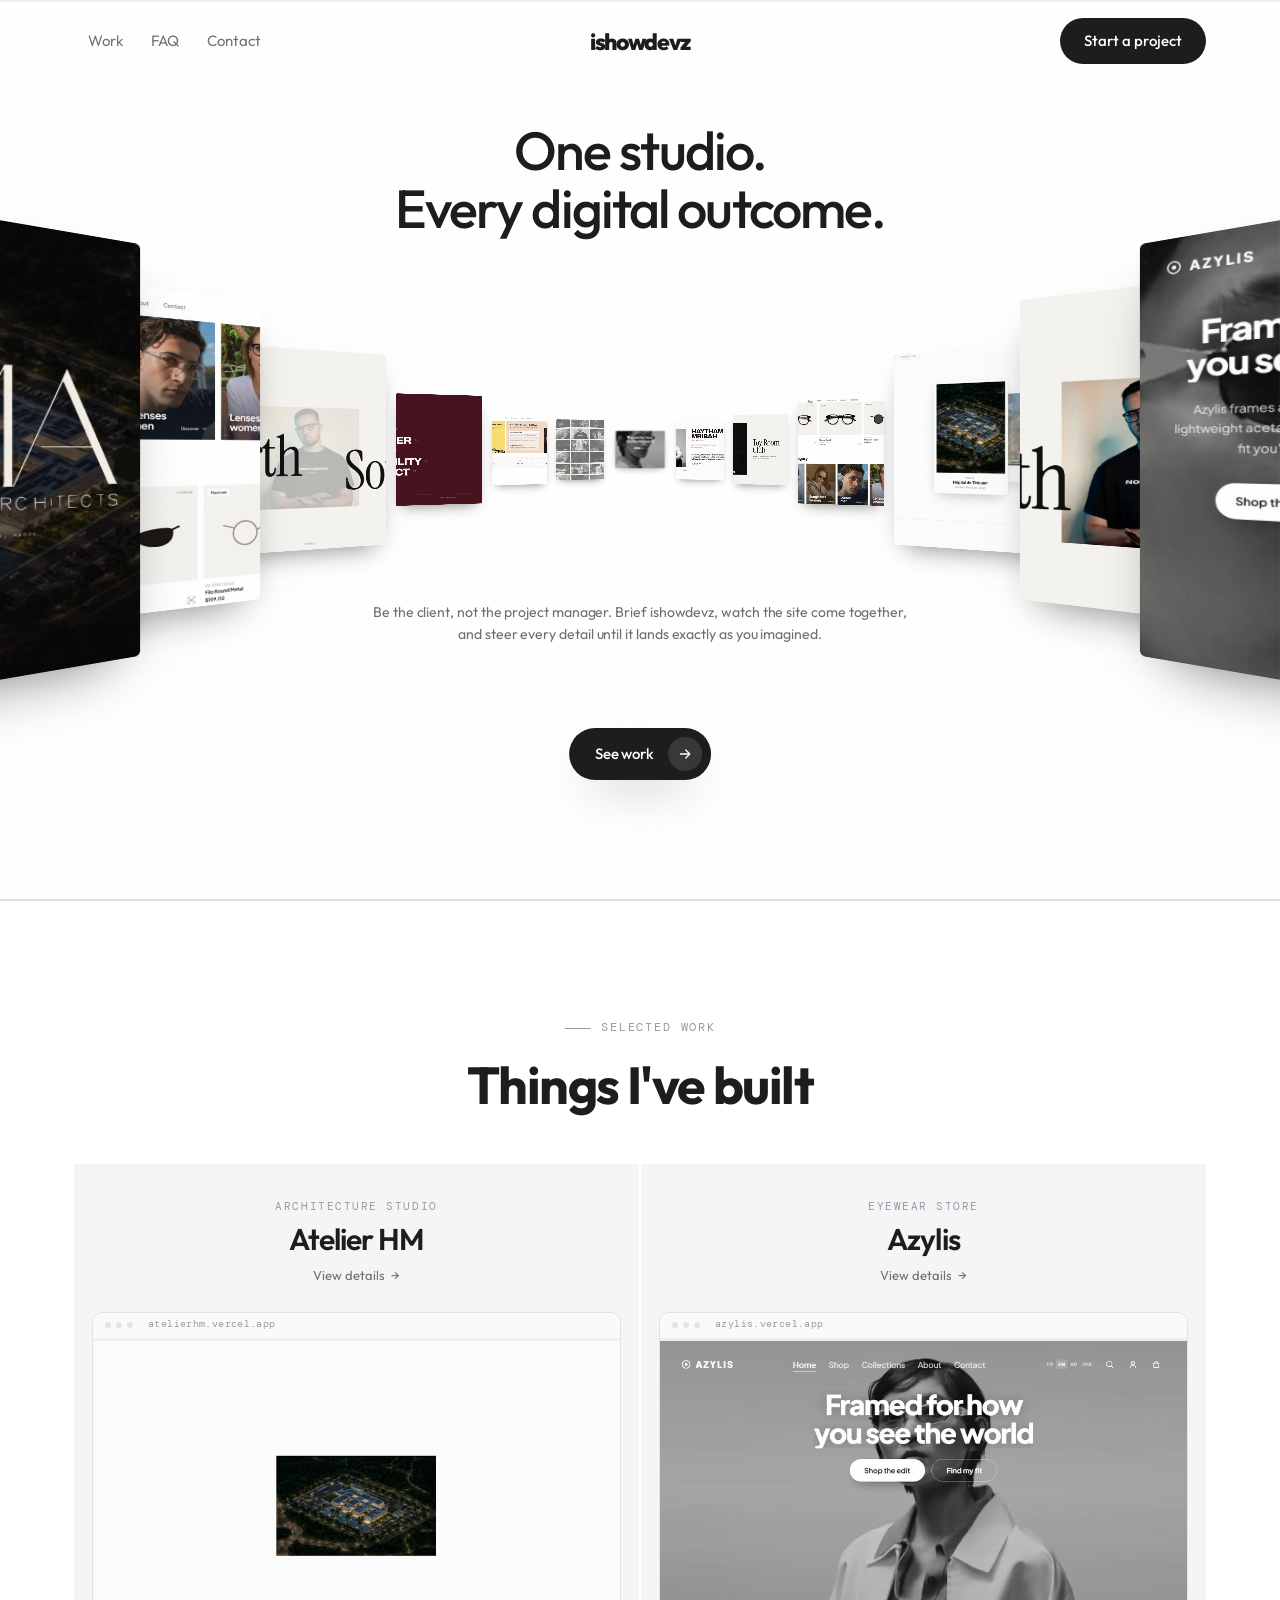
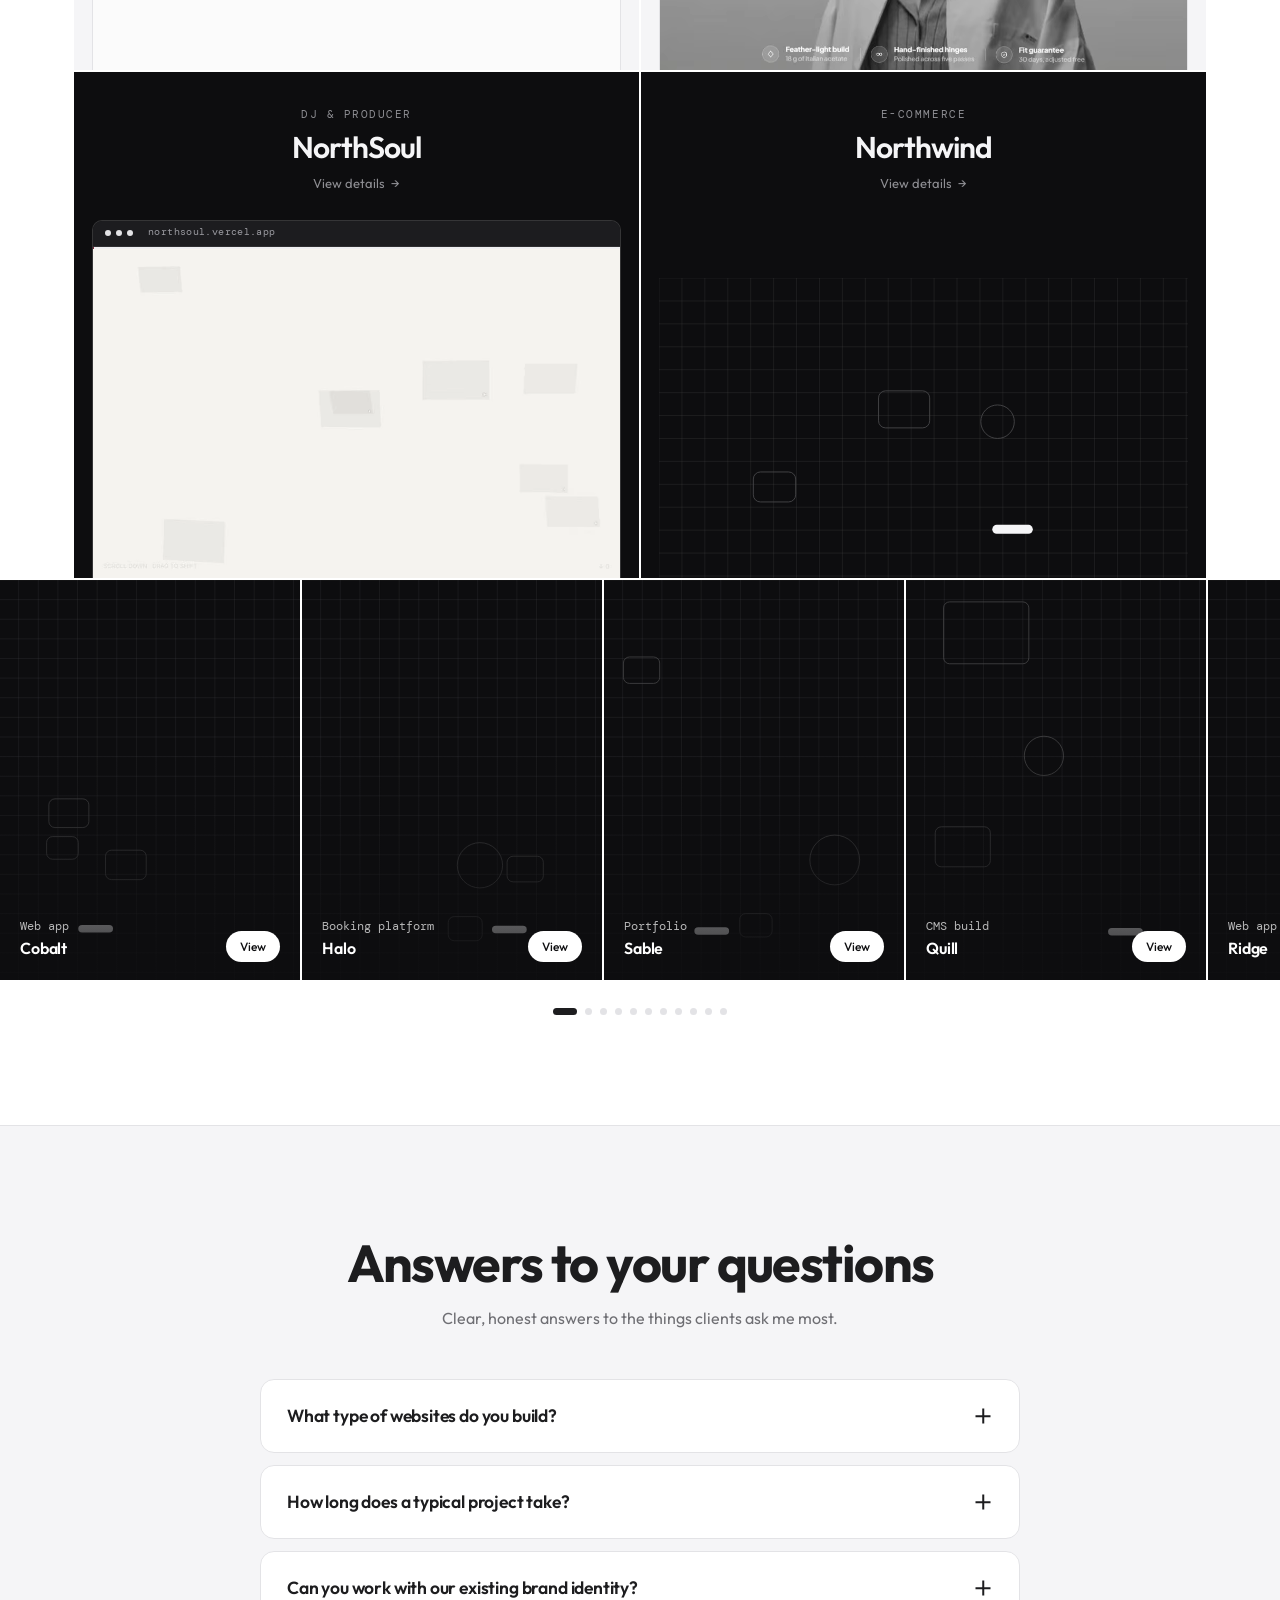
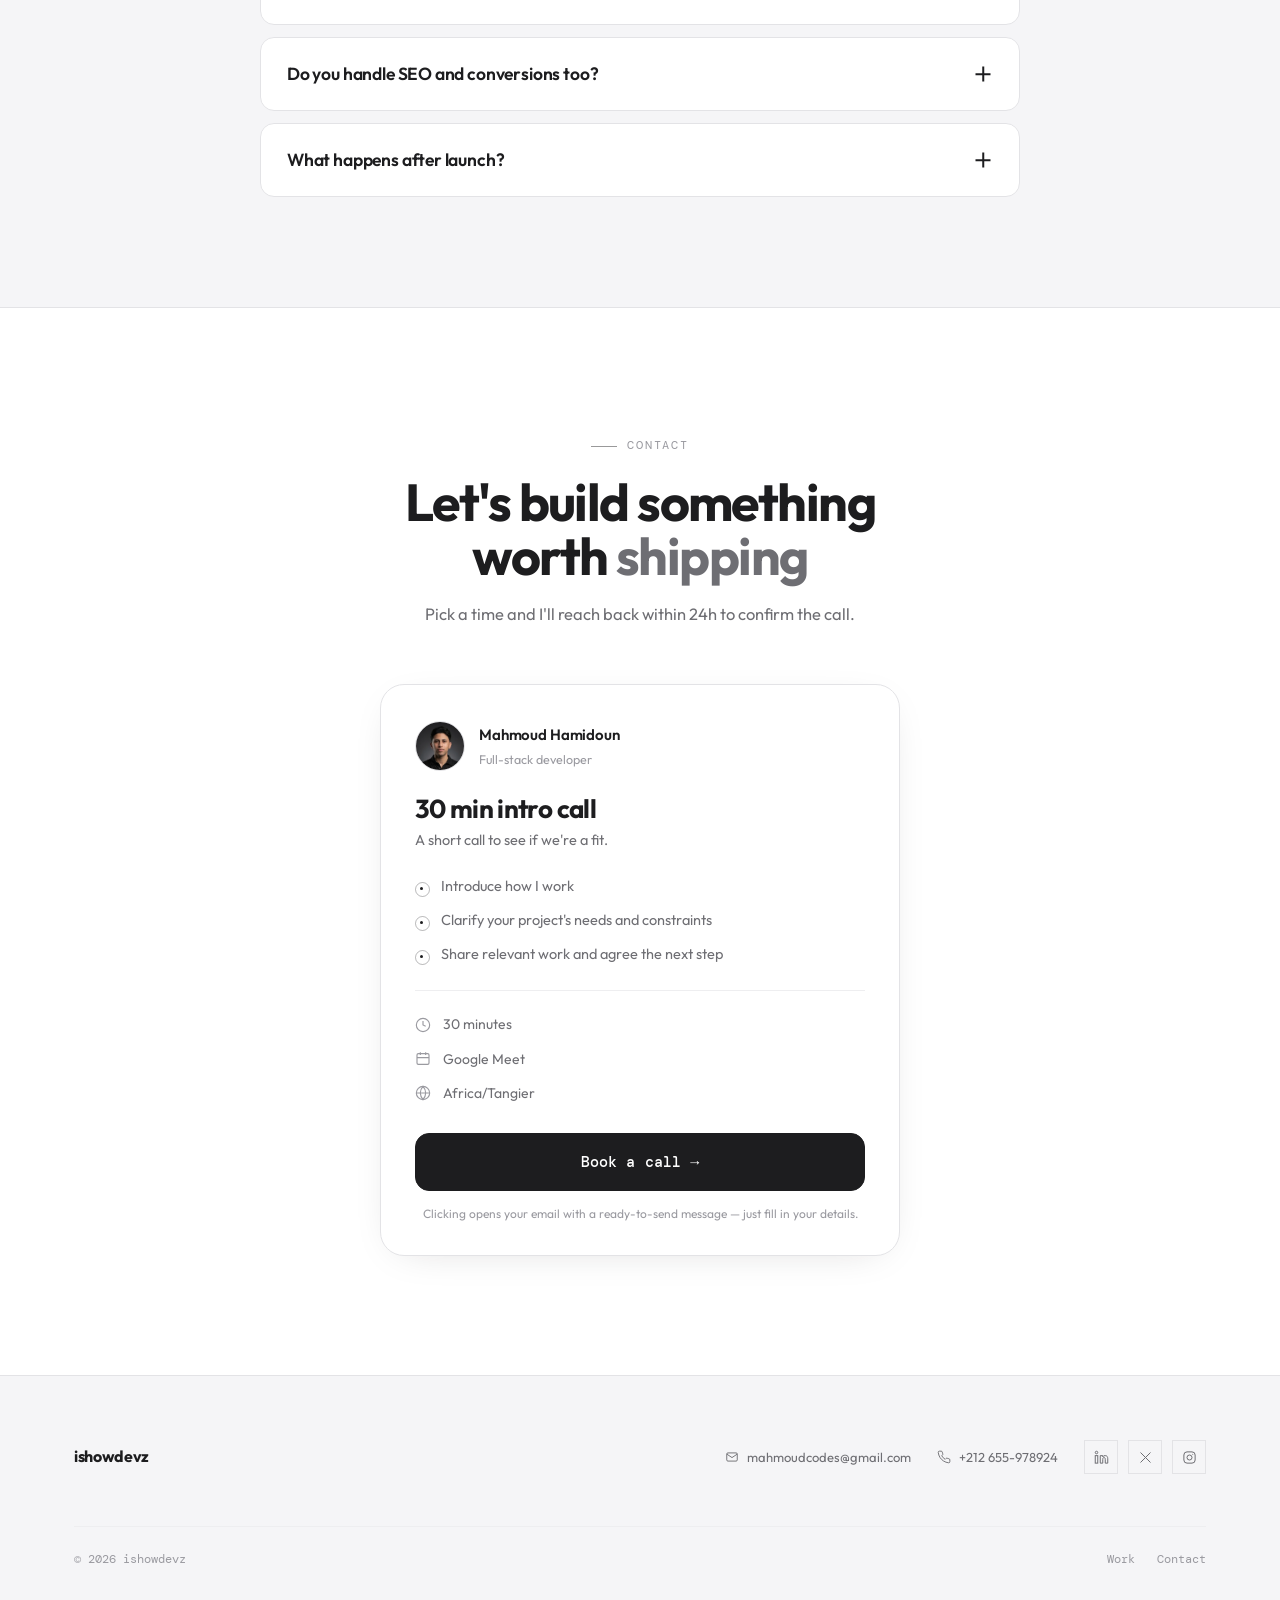
==== commit a6049f1b: "'new branding, new animation section'" ====
--- a/index.html
+++ b/index.html
@@ -4,11 +4,11 @@
 <head>
 <meta charset="UTF-8">
 <meta name="viewport" content="width=device-width, initial-scale=1.0">
-<title>Mahmoud Hamidoun — Full-stack developer</title>
-<meta name="description" content="Mahmoud Hamidoun builds web products end to end — the interface, the logic behind it, and the infrastructure that keeps it running.">
+<title>ishowdevz — Web design + development</title>
+<meta name="description" content="ishowdevz is a web design and development studio — sites and products built end to end, from the first sketch to launch.">
 <link rel="preconnect" href="https://fonts.googleapis.com">
 <link rel="preconnect" href="https://fonts.gstatic.com" crossorigin>
-<link href="https://fonts.googleapis.com/css2?family=Outfit:wght@300;400;500;600;700&family=DM+Mono:wght@400;500&display=swap" rel="stylesheet">
+<link href="https://fonts.googleapis.com/css2?family=Outfit:wght@300;400;500;600;700;800&family=DM+Mono:wght@400;500&display=swap" rel="stylesheet">
 <link rel="stylesheet" href="styles.css">
 </head>
 <body>
@@ -25,60 +25,43 @@
       <a href="#faq">FAQ</a>
       <a href="#contact">Contact</a>
     </div>
+    <a href="#home" class="nav-brand">ishowdevz</a>
     <a href="#contact" class="btn btn-solid nav-cta" data-magnetic>Start a project</a>
   </nav>
 </header>
 
 <main>
   <!-- ============ HERO ============ -->
-  <!-- VIDEO: drop your file in /assets and keep these names, or edit the src paths.
-       Recommended: a compressed .mp4 (H.264) plus an optional smaller .webm,
-       and a poster image so something shows before the video loads. -->
-  <section class="hero" id="home">
-    <div class="hero-media" aria-hidden="true">
-      <video id="heroVideo" class="hero-video"
-             autoplay muted loop playsinline
-             preload="metadata"
-             poster="assets/hero-poster.jpg">
-        <source src="assets/hero.webm" type="video/webm">
-        <source src="assets/hero.mp4"  type="video/mp4">
-      </video>
-      <div class="hero-scrim"></div>
-    </div>
-
-    <div class="wrap hero-inner">
-
-      <!-- avatar: replace assets/avatar.jpg with your photo -->
-      <div class="hero-avatar reveal">
-        <img src="[data-uri]" alt="Mahmoud Hamidoun">
-      </div>
-
-      <div class="tag reveal" style="--d:.04s">Full-stack developer · Morocco</div>
-      <h1 class="reveal" style="--d:.08s">The whole stack,<br>drawn <span class="hl">to scale</span>.</h1>
-      <p class="lede reveal" style="--d:.14s">
-        I'm Mahmoud Hamidoun. I build web products end to end — the interface people
-        touch, the logic behind it, and the infrastructure that keeps it standing up.
-      </p>
-
-      <div class="hero-actions reveal" style="--d:.2s">
-        <a href="#work" class="btn btn-solid" data-magnetic>See the work</a>
-        <a href="#contact" class="btn btn-ghost" data-magnetic>Start a project</a>
-      </div>
-
-      <!-- status bar from the reference image -->
-      <div class="hero-status reveal" style="--d:.27s">
-        <span class="status-item">
-          <svg viewBox="0 0 24 24" fill="none" stroke="currentColor" stroke-width="1.7" aria-hidden="true"><path d="M20 10c0 6-8 12-8 12s-8-6-8-12a8 8 0 0 1 16 0Z"/><circle cx="12" cy="10" r="3"/></svg>
-          Based worldwide · Remote
-        </span>
-        <span class="status-item">
-          <span class="dot" aria-hidden="true"></span>
-          Available for new projects
-        </span>
-        <a href="#contact" class="status-cta">Get in touch →</a>
-      </div>
-
-    </div>
+  <section class="hero" id="home" aria-label="ishowdevz — web design and development">
+
+    <h1 class="hz-title">One studio.<br>Every digital outcome.</h1>
+
+    <!-- the work, receding down a corridor on both sides -->
+    <div class="hz-tunnel" aria-hidden="true">
+      <div class="hz-ring">
+        <div class="slot" style="--i:-6;--x:-700px;--z:0px;--ry:52deg;--w:380px;--h:480px"><figure class="card"><img src="assets/projects/atelierhm/hero.jpg" alt=""></figure></div>
+        <div class="slot" style="--i:-5;--x:-742px;--z:-409px;--ry:46deg;--w:380px;--h:480px"><figure class="card"><img src="assets/projects/azylis/cats.jpg" alt=""></figure></div>
+        <div class="slot" style="--i:-4;--x:-792px;--z:-1260px;--ry:38deg;--w:380px;--h:480px"><figure class="card"><img src="assets/projects/northsoul/split.jpg" alt=""></figure></div>
+        <div class="slot" style="--i:-3;--x:-873px;--z:-3027px;--ry:28deg;--w:380px;--h:480px"><figure class="card"><img src="assets/projects/atelierhm/menu.jpg" alt=""></figure></div>
+        <div class="slot" style="--i:-2;--x:-823px;--z:-5271px;--ry:18deg;--w:380px;--h:480px"><figure class="card"><img src="assets/projects/azylis/fit.jpg" alt=""></figure></div>
+        <div class="slot" style="--i:-1;--x:-480px;--z:-6300px;--ry:10deg;--w:380px;--h:480px"><figure class="card"><img src="assets/projects/northsoul/wall.jpg" alt=""></figure></div>
+        <div class="slot" style="--i:0;--x:0px;--z:-6300px;--ry:0deg;--w:400px;--h:300px"><figure class="card"><img src="assets/projects/azylis/hero.jpg" alt=""></figure></div>
+        <div class="slot" style="--i:1;--x:480px;--z:-6300px;--ry:-10deg;--w:380px;--h:480px"><figure class="card"><img src="assets/projects/atelierhm/founder.jpg" alt=""></figure></div>
+        <div class="slot" style="--i:2;--x:823px;--z:-5271px;--ry:-18deg;--w:380px;--h:480px"><figure class="card"><img src="assets/projects/northsoul/book.jpg" alt=""></figure></div>
+        <div class="slot" style="--i:3;--x:873px;--z:-3027px;--ry:-28deg;--w:380px;--h:480px"><figure class="card"><img src="assets/projects/azylis/rails.jpg" alt=""></figure></div>
+        <div class="slot" style="--i:4;--x:792px;--z:-1260px;--ry:-38deg;--w:380px;--h:480px"><figure class="card"><img src="assets/projects/atelierhm/work.jpg" alt=""></figure></div>
+        <div class="slot" style="--i:5;--x:742px;--z:-409px;--ry:-46deg;--w:380px;--h:480px"><figure class="card"><img src="assets/projects/northsoul/about.jpg" alt=""></figure></div>
+        <div class="slot" style="--i:6;--x:700px;--z:0px;--ry:-52deg;--w:380px;--h:480px"><figure class="card"><img src="assets/projects/azylis/mobile.jpg" alt=""></figure></div>
+      </div>
+    </div>
+
+    <p class="hz-lede">Be the client, not the project manager. Brief ishowdevz, watch the site come together,<br>and steer every detail until it lands exactly as you imagined.</p>
+
+    <a href="#work" class="hz-prompt">
+      <span>See work</span>
+      <i aria-hidden="true"><svg viewBox="0 0 24 24" fill="none" stroke="currentColor" stroke-width="2" stroke-linecap="round" stroke-linejoin="round"><path d="M5 12h14M13 6l6 6-6 6"/></svg></i>
+    </a>
+
   </section>
 
 
@@ -220,7 +203,7 @@
 <footer>
   <div class="wrap">
     <div class="foot-top">
-      <a href="#home" class="foot-brand">Mahmoud Hamidoun</a>
+      <a href="#home" class="foot-brand">ishowdevz</a>
       <div class="foot-contact">
         <a href="mailto:mahmoudcodes@gmail.com" class="foot-mail">
           <svg viewBox="0 0 24 24" fill="none" stroke="currentColor" stroke-width="1.6" aria-hidden="true"><rect x="3" y="5" width="18" height="14" rx="2"/><path d="m3 7 9 6 9-6"/></svg>
@@ -238,7 +221,7 @@
       </div>
     </div>
     <div class="foot-bottom">
-      <span>© 2026 Mahmoud Hamidoun</span>
+      <span>© 2026 ishowdevz</span>
       <div class="foot-links">
         <a href="#work">Work</a>
           <a href="#contact">Contact</a>
--- a/styles.css
+++ b/styles.css
@@ -83,27 +83,29 @@
 .btn:active{transform:translateY(-1px) scale(.98); transition-duration:.1s;}
 .btn[disabled]{opacity:.4; pointer-events:none;}
 
-/* ---------- nav (transparent at top, white on scroll) ---------- */
+/* ---------- nav (transparent at top, white on scroll) — logo in the middle ---------- */
 header{
   position:fixed; top:0; left:0; right:0; z-index:120;
-  background:transparent;
-  border-bottom:1px solid transparent;
-  transition:background .4s ease, border-color .4s ease, backdrop-filter .4s ease, box-shadow .4s ease;
+  background:transparent; border-bottom:1px solid transparent;
+  transition:background .4s ease, border-color .4s ease, box-shadow .4s ease;
 }
 header.scrolled{
-  background:rgba(255,255,255,.88);
-  backdrop-filter:blur(22px) saturate(160%);
+  background:#fff;
   border-bottom-color:rgba(0,0,0,.06);
   box-shadow:0 1px 0 rgba(0,0,0,.04);
 }
 header nav{
-  pointer-events:all;
+  position:relative; pointer-events:all;
   max-width:var(--maxw); margin:0 auto; padding:18px var(--pad);
   display:flex; align-items:center; justify-content:space-between; gap:20px;
-  background:none; border:none; border-radius:0;
   transition:padding .4s ease;
 }
 header.scrolled nav{padding-top:14px; padding-bottom:14px;}
+.nav-brand{
+  position:absolute; left:50%; top:50%; transform:translate(-50%, -50%);
+  font-family:var(--display); font-weight:800; font-size:23px; letter-spacing:-.06em; line-height:1;
+  color:var(--ink);
+}
 .nav-links{
   display:flex; align-items:center; gap:0;
   font-family:var(--body); font-size:15px; color:rgba(0,0,0,.55);
@@ -124,56 +126,98 @@
   header nav{padding:14px var(--pad);}
   .nav-links{gap:0; font-size:13px;}
   .nav-links a{padding:5px 9px;}
+  .nav-brand{font-size:19px;}
   .nav-cta{font-size:13px !important; padding:9px 18px !important;}
 }
-
-
-/* ---------- hero (full-bleed video) ---------- */
+@media(max-width:560px){
+  .nav-brand{display:none;}   /* no room between the links and the button on a phone */
+}
+
+/* ---------- hero: a dotted field, a serif line, and the work down a corridor ---------- */
 .hero{
-  position:relative; min-height:100svh; background:var(--bg-2); display:flex; align-items:center;
-  padding:160px 0 110px; overflow:hidden; border-bottom:1px solid var(--line);
-}
-.hero-media{position:absolute; inset:0; z-index:0;}
-.hero-video{width:100%; height:100%; object-fit:cover; display:block;}
-/* keeps dark text readable over footage — raise the alphas if your video is busy */
-.hero-scrim{
-  position:absolute; inset:0;
-  background:
-    linear-gradient(to bottom, rgba(245,245,247,.92) 0%, rgba(245,245,247,.7) 45%, rgba(245,245,247,.97) 100%),
-    radial-gradient(ellipse at 50% 45%, rgba(245,245,247,.45), rgba(245,245,247,.88) 78%);
-}
-.hero-inner{position:relative; z-index:2; max-width:900px; text-align:center; margin:0 auto;}
-.hero .lede{margin-left:auto; margin-right:auto;}
-.hero-stats{display:flex; align-items:center; justify-content:center; gap:30px; margin:38px 0 36px;}
-.stat-num{font-family:var(--display); font-size:38px; font-weight:700; display:block; line-height:1;}
-.stat-label{font-family:var(--mono); font-size:11.5px; color:var(--muted); letter-spacing:.04em;}
-.rule{width:1px; height:38px; background:var(--line);}
-.hero-actions{display:flex; gap:14px; flex-wrap:wrap; justify-content:center; margin-top:34px;}
-@media(max-width:600px){.hero{padding:130px 0 90px;} .hero-stats{gap:22px;}}
-
-/* ---------- hero avatar + status bar ---------- */
-.hero-avatar{
-  position:relative; width:72px; height:72px; border-radius:50%; overflow:hidden;
-  border:2px solid rgba(26,24,21,.18); margin:0 auto 22px;
-  background:var(--surface);
-}
-.hero-avatar img{width:100%; height:100%; object-fit:cover; display:block;}
-.avatar-fallback{
-  position:absolute; inset:0; display:flex; align-items:center; justify-content:center;
-  font-family:var(--display); font-weight:700; font-size:20px; letter-spacing:-.02em; color:var(--muted);
-}
-.hero-status{
-  display:inline-flex; align-items:center; gap:28px; flex-wrap:wrap; justify-content:center;
-  margin-top:38px; padding:16px 28px;
-  border:1px solid var(--line); background:rgba(245,242,234,.72);
-  backdrop-filter:blur(8px); border-radius:14px;
-}
-.hero-status .status-item{display:inline-flex; align-items:center; gap:8px; font-size:13.5px; color:var(--muted);}
-.hero-status .status-item svg{width:14px; height:14px; stroke:var(--muted); flex-shrink:0;}
-.hero-status .dot{width:8px; height:8px; border-radius:50%; flex-shrink:0; background:var(--live); animation:ping 2.2s ease-out infinite;}
-.hero-status .status-cta{font-size:13.5px; font-weight:500; border-bottom:1px solid var(--ink); padding-bottom:1px; color:var(--ink); transition:opacity .2s; white-space:nowrap;}
-.hero-status .status-cta:hover{opacity:.6;}
-@media(max-width:560px){.hero-status{gap:14px; padding:14px 18px;} .hero-status .status-cta{display:none;}}
+  position:relative; height:100svh; min-height:680px; max-height:1000px; overflow:hidden;
+  background:var(--bg); border-bottom:1px solid var(--line);
+}
+.hz-title{
+  position:absolute; left:50%; top:13.5%; transform:translateX(-50%); z-index:3; margin:0;
+  font-family:var(--display); font-weight:500;
+  font-size:clamp(32px, 4.2vw, 58px); line-height:1.08; letter-spacing:-.035em;
+  text-align:center; color:var(--ink); white-space:nowrap;
+  animation:hz-fade .9s ease .1s both;
+}
+.hz-lede{
+  position:absolute; left:50%; top:67%; transform:translateX(-50%); z-index:3; margin:0;
+  font-size:clamp(14px, 1.1vw, 16.5px); line-height:1.55; letter-spacing:-.005em; color:var(--muted);
+  text-align:center; white-space:nowrap;
+  animation:hz-fade .9s ease 1.3s both;
+}
+
+/* the button */
+.hz-prompt{
+  position:absolute; left:50%; top:81%; transform:translateX(-50%); z-index:3;
+  display:inline-flex; align-items:center; gap:14px;
+  padding:9px 9px 9px 26px; border-radius:100px;
+  background:var(--ink); color:#fff; font-size:15px; font-weight:500; letter-spacing:-.01em;
+  box-shadow:0 22px 48px -22px rgba(0,0,0,.6);
+  animation:hz-fade .9s ease 1.5s both;
+  transition:box-shadow .25s ease;
+}
+.hz-prompt:hover{box-shadow:0 26px 52px -22px rgba(0,0,0,.7);}
+.hz-prompt i{
+  width:34px; height:34px; border-radius:50%; display:grid; place-items:center; flex:none;
+  background:rgba(255,255,255,.12); color:#fff; transition:background .2s, transform .25s ease;
+}
+.hz-prompt:hover i{background:rgba(255,255,255,.2); transform:translateX(2px);}
+.hz-prompt i svg{width:16px; height:16px;}
+
+/* ---- the corridor ----
+   Each slot is placed by hand in one 3D space (measured off the reference):
+   the end card sits far down the corridor, the edge cards right by the camera,
+   turning to face inward as they come. Perspective does the sizing.
+   --k scales the whole world and the lens together for smaller screens. */
+.hero{--k:1;}
+.hz-tunnel{
+  position:absolute; inset:0; z-index:2; pointer-events:none;
+  perspective:calc(900px * var(--k)); perspective-origin:50% 50%;
+}
+.hz-ring{
+  position:absolute; left:50%; top:50%; width:0; height:0;
+  transform-style:preserve-3d;
+  animation:hz-sway 14s ease-in-out infinite alternate;
+}
+.slot{
+  position:absolute; left:0; top:0; transform-style:preserve-3d;
+  transform:scale3d(var(--k), var(--k), var(--k)) translate3d(var(--x), 0, var(--z)) rotateY(var(--ry));
+}
+.card{
+  position:absolute; left:50%; top:50%; width:var(--w); height:var(--h);
+  transform:translate(-50%, -50%); margin:0; overflow:hidden; border-radius:6px;
+  background:#d8d8dc; box-shadow:0 30px 60px -30px rgba(0,0,0,.5);
+  --an:max(calc(var(--i) / 6), calc(var(--i) / -6));
+  animation:hz-card .9s cubic-bezier(.2,.8,.2,1) calc(.25s + var(--an) * .7s) both;
+}
+.card img{width:100%; height:100%; object-fit:cover; object-position:top; display:block;}
+
+@keyframes hz-card{
+  from{opacity:0; transform:translate(-50%, -50%) scale(.85);}
+  to{opacity:1; transform:translate(-50%, -50%) scale(1);}
+}
+@keyframes hz-sway{from{transform:rotateY(-1.4deg);} to{transform:rotateY(1.4deg);}}
+@keyframes hz-fade{from{opacity:0; transform:translate(-50%, 12px);} to{opacity:1; transform:translate(-50%, 0);}}
+
+@media(max-width:1180px){.hero{--k:.82;}}
+@media(max-width:900px){.hero{--k:.66;}}
+@media(max-width:760px){
+  .hero{min-height:640px; --k:.5;}
+  .hz-title{white-space:normal; width:92%; font-size:clamp(30px, 8.4vw, 44px); top:11%;}
+  .hz-lede{white-space:normal; width:88%; top:66%; font-size:14px;}
+  .hz-lede br{display:none;}
+}
+@media(max-width:480px){.hero{--k:.4;}}
+@media(prefers-reduced-motion:reduce){
+  .hz-title,.hz-lede,.hz-prompt,.card{animation:none;}
+  .hz-ring{animation:none;}
+}
 
 /* ---------- section heads ---------- */
 .sec-head{margin-bottom:52px; max-width:640px; text-align:center; margin-left:auto; margin-right:auto;}
@@ -468,9 +512,6 @@
 }
 .reveal.in{opacity:1; transform:none; filter:blur(0);}
 
-/* hero arrives on load, a beat at a time */
-.hero .reveal{transform:translateY(46px) scale(.96); filter:blur(12px);}
-.hero .reveal.in{transform:none; filter:blur(0);}
 
 /* work tiles / rail cards / grid cards fade up as they enter */
 .tile,.rail-card,.faq-item{
